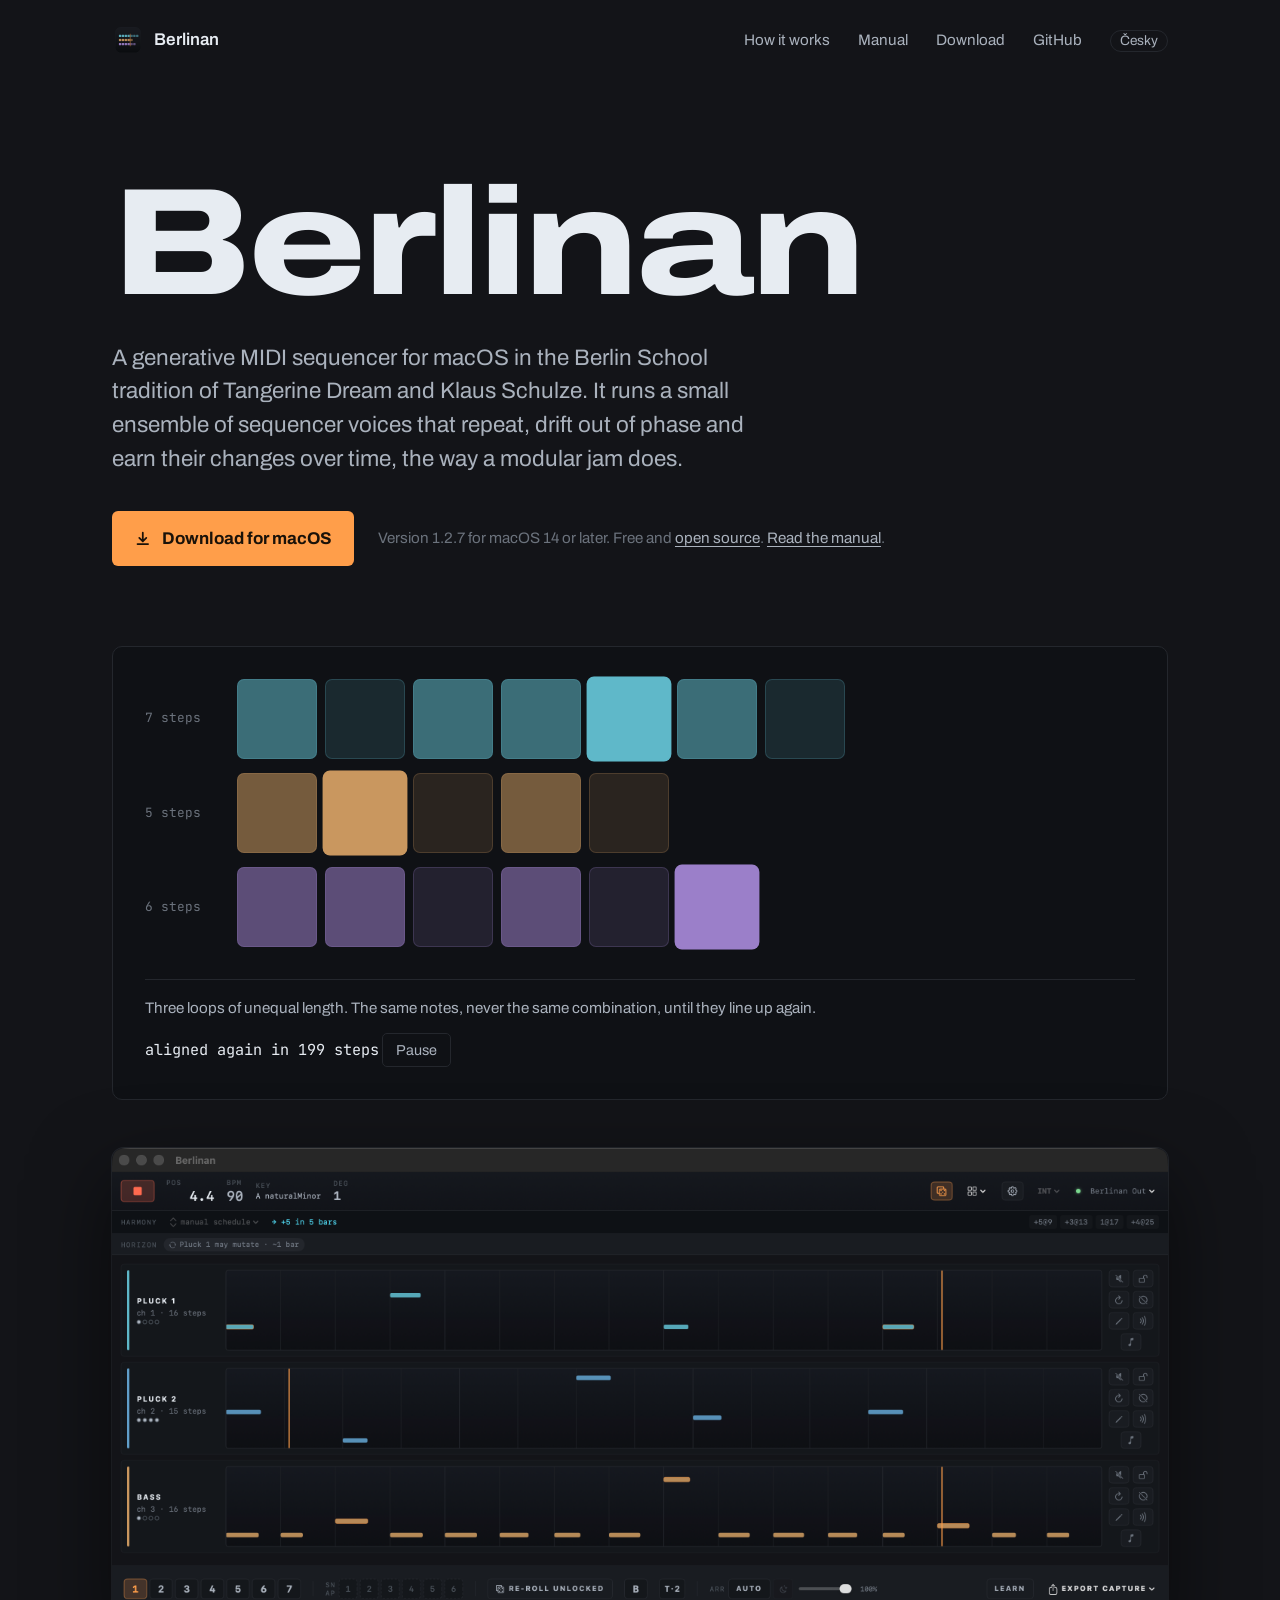
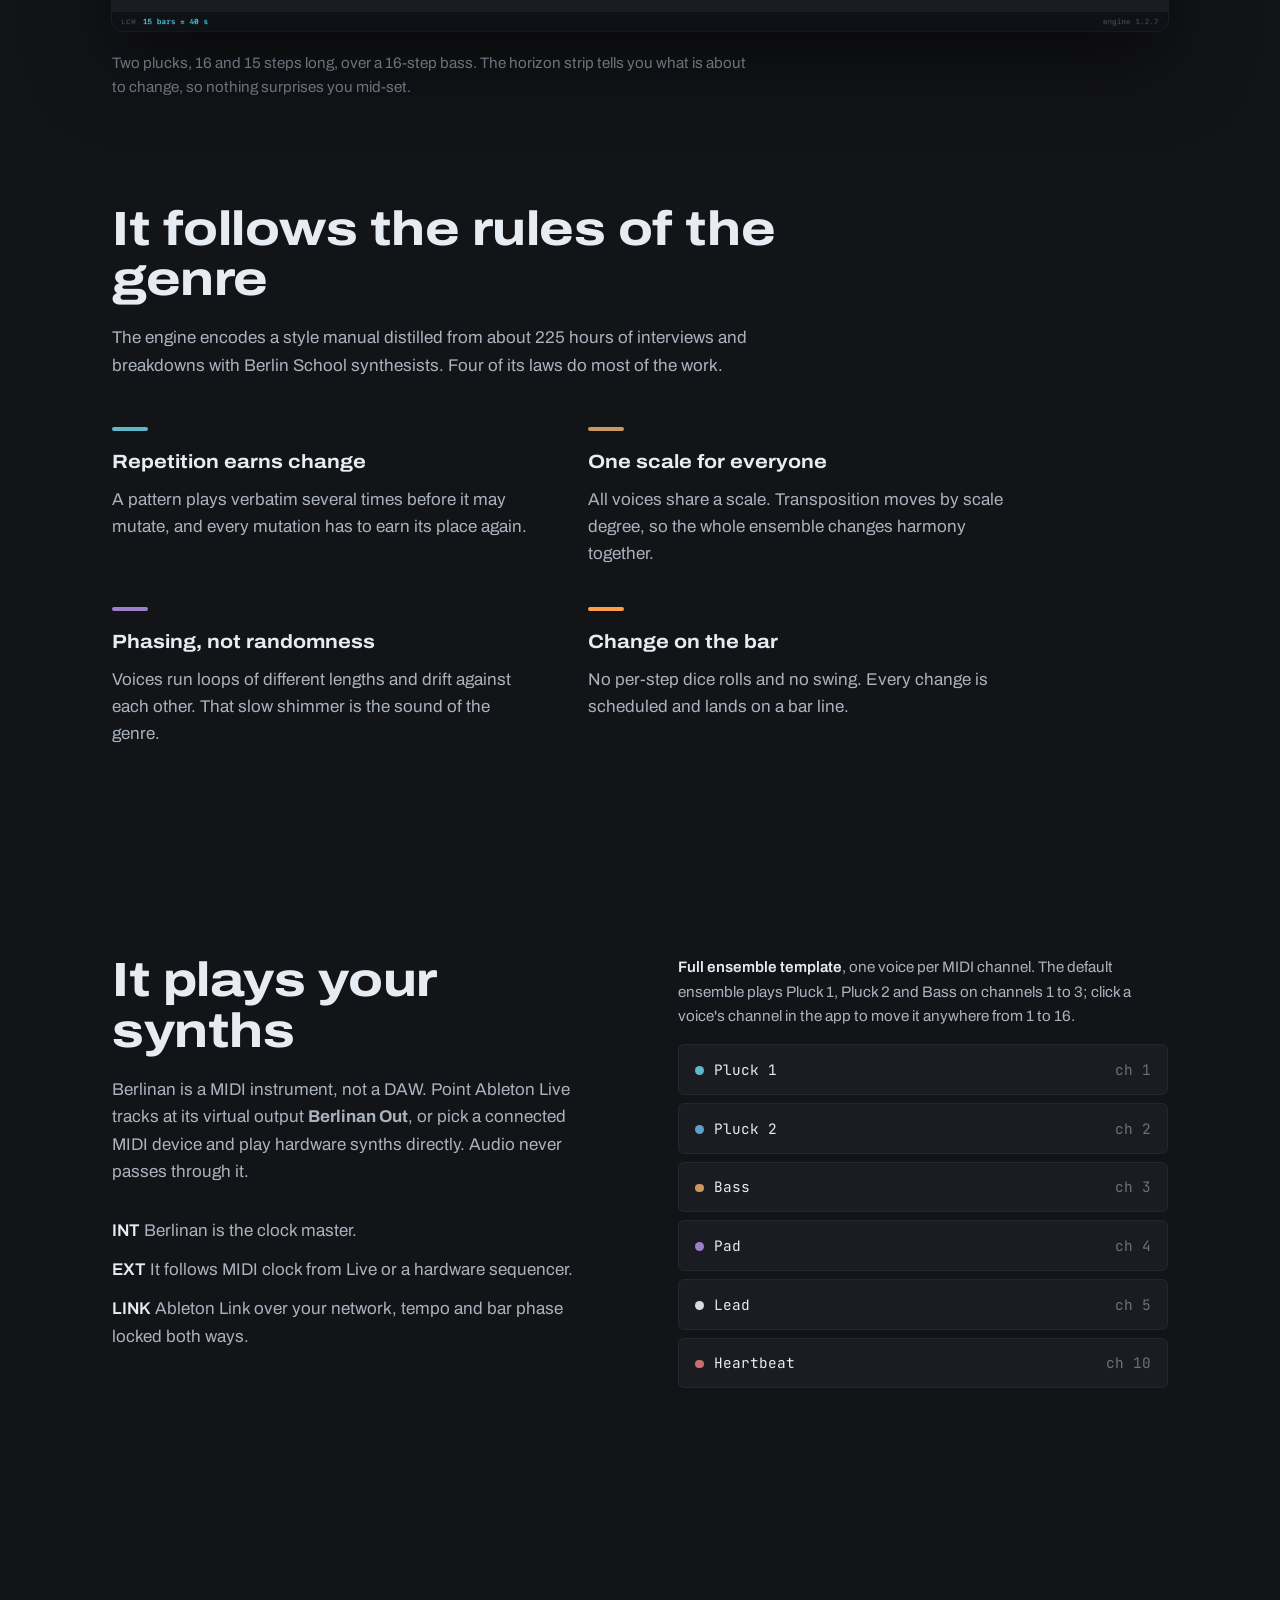
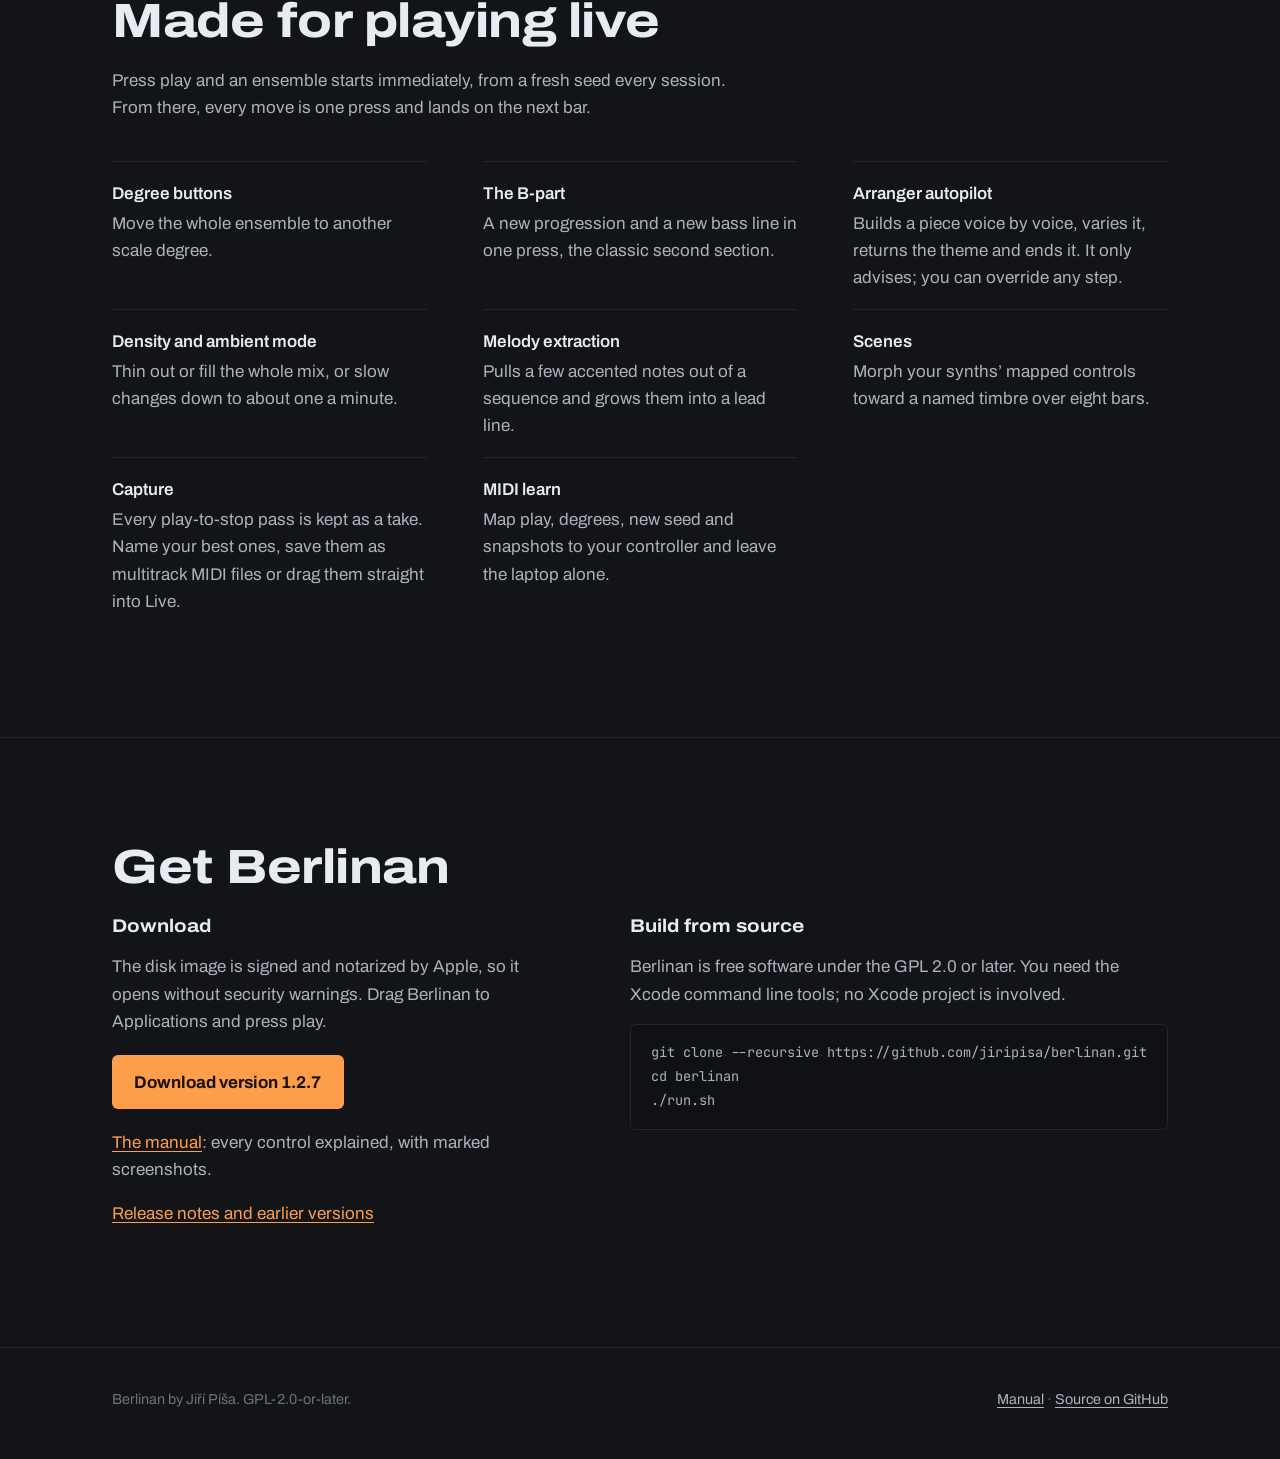
==== docs/index.html @ 22ce4716 "chore: merge phase 54 — bilingual website" ====
<!doctype html>
<html lang="en">
<head>
<meta charset="utf-8">
<meta name="viewport" content="width=device-width, initial-scale=1">
<title>Berlinan — generative Berlin School sequencer for macOS</title>
<meta name="description" content="A generative MIDI sequencer for macOS in the Berlin School tradition. Voices repeat, drift out of phase and earn their changes over time. Free and open source.">
<meta property="og:title" content="Berlinan">
<meta property="og:description" content="A generative MIDI sequencer for macOS in the Berlin School tradition. Free and open source.">
<meta property="og:image" content="https://jiripisa.github.io/berlinan/assets/berlinan-window.png">
<meta property="og:type" content="website">
<meta name="theme-color" content="#131418">
<link rel="alternate" hreflang="en" href="https://jiripisa.github.io/berlinan/">
<link rel="alternate" hreflang="cs" href="https://jiripisa.github.io/berlinan/cs/">
<link rel="alternate" hreflang="x-default" href="https://jiripisa.github.io/berlinan/">
<link rel="icon" href="assets/icon.png">
<link rel="preconnect" href="https://fonts.googleapis.com">
<link rel="preconnect" href="https://fonts.gstatic.com" crossorigin>
<link href="https://fonts.googleapis.com/css2?family=Archivo:wdth,wght@62..125,400..800&family=JetBrains+Mono:wght@400;500&display=swap" rel="stylesheet">
<link rel="stylesheet" href="assets/site.css">
</head>
<body>

<header class="wrap masthead">
  <a class="brand" href="#top"><img src="assets/icon.png" alt="" width="32" height="32">Berlinan</a>
  <nav aria-label="Page">
    <a href="#how">How it works</a>
    <a href="manual.html">Manual</a>
    <a href="#get">Download</a>
    <a href="https://github.com/jiripisa/berlinan">GitHub</a>
    <a class="lang" href="cs/" hreflang="cs" lang="cs">Česky</a>
  </nav>
</header>

<main id="top">
  <div class="wrap hero">
    <h1>Berlinan</h1>
    <p class="lede">
      A generative MIDI sequencer for macOS in the Berlin School tradition of
      Tangerine Dream and Klaus Schulze. It runs a small ensemble of
      sequencer voices that repeat, drift out of phase and earn their changes
      over time, the way a modular jam does.
    </p>
    <div class="actions">
      <a class="button" href="https://github.com/jiripisa/berlinan/releases/download/v1.2.7/Berlinan-1.2.7.dmg">
        <svg viewBox="0 0 20 20" fill="none" stroke="currentColor" stroke-width="2" aria-hidden="true"><path d="M10 3v10m0 0-4-4m4 4 4-4M4 16h12" stroke-linecap="round" stroke-linejoin="round"/></svg>
        Download for macOS
      </a>
      <span class="meta">Version 1.2.7 for macOS 14 or later. Free and <a href="https://github.com/jiripisa/berlinan">open source</a>. <a href="manual.html">Read the manual</a>.</span>
    </div>

    <div class="machine" aria-label="Animated example of three sequencer voices phasing against each other">
      <div class="lane" data-voice="0"><span class="lane-name">7 steps</span><div class="cells"></div></div>
      <div class="lane" data-voice="1"><span class="lane-name">5 steps</span><div class="cells"></div></div>
      <div class="lane" data-voice="2"><span class="lane-name">6 steps</span><div class="cells"></div></div>
      <div class="machine-foot">
        <span>Three loops of unequal length. The same notes, never the same combination, until they line up again.</span>
        <span>
          <span class="counter" id="counter" aria-live="off">aligned again in 210 steps</span>
          <button type="button" id="toggle" aria-pressed="false">Pause</button>
        </span>
      </div>
    </div>
  </div>

  <div class="wrap shot">
    <figure>
      <img src="assets/berlinan-window.png" width="2800" height="1280"
           alt="The Berlinan window playing: three voice lanes (two plucks and a bass) with note strips and playheads, a transport bar with position, tempo and key, the harmony schedule, and a horizon strip announcing that Pluck 1 may mutate soon.">
      <figcaption>
        Two plucks, 16 and 15 steps long, over a 16-step bass. The horizon strip
        tells you what is about to change, so nothing surprises you mid-set.
      </figcaption>
    </figure>
  </div>

  <section id="how">
    <div class="wrap">
      <h2>It follows the rules of the genre</h2>
      <p class="intro">
        The engine encodes a style manual distilled from about 225 hours of
        interviews and breakdowns with Berlin School synthesists. Four of its
        laws do most of the work.
      </p>
      <dl class="laws">
        <div>
          <dt>Repetition earns change</dt>
          <dd>A pattern plays verbatim several times before it may mutate, and every mutation has to earn its place again.</dd>
        </div>
        <div>
          <dt>One scale for everyone</dt>
          <dd>All voices share a scale. Transposition moves by scale degree, so the whole ensemble changes harmony together.</dd>
        </div>
        <div>
          <dt>Phasing, not randomness</dt>
          <dd>Voices run loops of different lengths and drift against each other. That slow shimmer is the sound of the genre.</dd>
        </div>
        <div>
          <dt>Change on the bar</dt>
          <dd>No per-step dice rolls and no swing. Every change is scheduled and lands on a bar line.</dd>
        </div>
      </dl>
    </div>
  </section>

  <section>
    <div class="wrap routing">
      <div>
        <h2>It plays your synths</h2>
        <p class="intro">
          Berlinan is a MIDI instrument, not a DAW. Point Ableton Live tracks at
          its virtual output <b>Berlinan Out</b>, or pick a connected MIDI device
          and play hardware synths directly. Audio never passes through it.
        </p>
        <div class="sync">
          <p><b>INT</b> Berlinan is the clock master.</p>
          <p><b>EXT</b> It follows MIDI clock from Live or a hardware sequencer.</p>
          <p><b>LINK</b> Ableton Link over your network, tempo and bar phase locked both ways.</p>
        </div>
      </div>
      <figure class="routing-example">
        <figcaption>
          <b>Full ensemble template</b>, one voice per MIDI channel. The
          default ensemble plays Pluck 1, Pluck 2 and Bass on channels 1 to 3;
          click a voice's channel in the app to move it anywhere from 1 to 16.
        </figcaption>
        <ul class="flow">
          <li><span><span class="dot" style="--c: var(--cyan)"></span>Pluck 1</span><span class="ch">ch 1</span></li>
          <li><span><span class="dot" style="--c: #5F9EC9"></span>Pluck 2</span><span class="ch">ch 2</span></li>
          <li><span><span class="dot" style="--c: var(--amber)"></span>Bass</span><span class="ch">ch 3</span></li>
          <li><span><span class="dot" style="--c: var(--violet)"></span>Pad</span><span class="ch">ch 4</span></li>
          <li><span><span class="dot" style="--c: #D9DDE3"></span>Lead</span><span class="ch">ch 5</span></li>
          <li><span><span class="dot" style="--c: #C96F6F"></span>Heartbeat</span><span class="ch">ch 10</span></li>
        </ul>
      </figure>
    </div>
  </section>

  <section>
    <div class="wrap">
      <h2>Made for playing live</h2>
      <p class="intro">
        Press play and an ensemble starts immediately, from a fresh seed
        every session. From there, every move is one press and lands on the next bar.
      </p>
      <ul class="features">
        <li><b>Degree buttons</b>Move the whole ensemble to another scale degree.</li>
        <li><b>The B-part</b>A new progression and a new bass line in one press, the classic second section.</li>
        <li><b>Arranger autopilot</b>Builds a piece voice by voice, varies it, returns the theme and ends it. It only advises; you can override any step.</li>
        <li><b>Density and ambient mode</b>Thin out or fill the whole mix, or slow changes down to about one a minute.</li>
        <li><b>Melody extraction</b>Pulls a few accented notes out of a sequence and grows them into a lead line.</li>
        <li><b>Scenes</b>Morph your synths’ mapped controls toward a named timbre over eight bars.</li>
        <li><b>Capture</b>Every play-to-stop pass is kept as a take. Name your best ones, save them as multitrack MIDI files or drag them straight into Live.</li>
        <li><b>MIDI learn</b>Map play, degrees, new seed and snapshots to your controller and leave the laptop alone.</li>
      </ul>
    </div>
  </section>

  <section class="get" id="get">
    <div class="wrap">
      <h2>Get Berlinan</h2>
      <div class="get-grid">
        <div>
          <h3>Download</h3>
          <p>
            The disk image is signed and notarized by Apple, so it opens without
            security warnings. Drag Berlinan to Applications and press play.
          </p>
          <div class="actions" style="margin-top: 1.25rem">
            <a class="button" href="https://github.com/jiripisa/berlinan/releases/download/v1.2.7/Berlinan-1.2.7.dmg">Download version 1.2.7</a>
          </div>
          <p style="margin-top: 1.25rem"><a href="manual.html">The manual</a>: every control explained, with marked screenshots.</p>
          <p><a href="https://github.com/jiripisa/berlinan/releases">Release notes and earlier versions</a></p>
        </div>
        <div>
          <h3>Build from source</h3>
          <p>
            Berlinan is free software under the GPL 2.0 or later. You need the
            Xcode command line tools; no Xcode project is involved.
          </p>
<pre><code>git clone --recursive https://github.com/jiripisa/berlinan.git
cd berlinan
./run.sh</code></pre>
        </div>
      </div>
    </div>
  </section>
</main>

<footer>
  <div class="wrap">
    <span>Berlinan by Jiří Píša. GPL-2.0-or-later.</span>
    <span><a href="manual.html">Manual</a> · <a href="https://github.com/jiripisa/berlinan">Source on GitHub</a></span>
  </div>
</footer>

<script src="assets/phasing.js"></script>
</body>
</html>
---- docs/assets/site.css ----
:root {
  --bg: #131418;
  --panel: #1a1c21;
  --panel-deep: #0f1115;
  --line: #24272d;
  --ink: #e7ecf2;
  --ink2: #aab2bd;
  --ink3: #6b727c;
  --tangerine: #FF9E4A;
  --tangerine-glow: rgba(255, 158, 74, .18);
  --cyan: #5FB8C9;
  --amber: #C9975F;
  --violet: #9B7FC9;
  --measure: 40rem;
  --gutter: clamp(1rem, 4vw, 3rem);
}
* { box-sizing: border-box; }
html { -webkit-text-size-adjust: 100%; }
body {
  margin: 0;
  background: var(--bg);
  color: var(--ink);
  font-family: "Archivo", system-ui, sans-serif;
  font-variation-settings: "wdth" 100;
  font-size: 1.0625rem;
  line-height: 1.6;
}
a { color: var(--tangerine); text-underline-offset: .2em; }
a:focus-visible, button:focus-visible {
  outline: 2px solid var(--tangerine);
  outline-offset: 3px;
  border-radius: 4px;
}
code, .mono { font-family: "JetBrains Mono", ui-monospace, monospace; }
.wrap { max-width: 72rem; margin: 0 auto; padding: 0 var(--gutter); }

/* ---------- Masthead ---------- */
.masthead {
  display: flex; align-items: center; justify-content: space-between;
  padding-block: 1.5rem;
}
.brand { display: flex; align-items: center; gap: .6rem; color: var(--ink); text-decoration: none; font-weight: 600; }
.brand img { width: 2rem; height: 2rem; }
.masthead nav a { color: var(--ink2); text-decoration: none; margin-left: 1.5rem; font-size: .95rem; }
.masthead nav a:hover { color: var(--ink); }
.masthead nav a.lang {
  padding: .15rem .55rem; border: 1px solid var(--line); border-radius: 999px;
  font-size: .85rem; color: var(--ink2);
}
.masthead nav a.lang:hover { color: var(--ink); border-color: var(--ink3); }

/* ---------- Hero ---------- */
.hero { padding-block: clamp(2.5rem, 8vw, 6rem) 2rem; }
.hero h1 {
  margin: 0;
  font-size: clamp(3.4rem, 13vw, 9.5rem);
  line-height: .9;
  font-weight: 800;
  font-variation-settings: "wdth" 125;
  letter-spacing: -.02em;
}
.hero .lede {
  max-width: var(--measure);
  margin: 1.75rem 0 0;
  font-size: clamp(1.15rem, 2.2vw, 1.4rem);
  line-height: 1.5;
  color: var(--ink2);
}
.actions { display: flex; flex-wrap: wrap; align-items: center; gap: 1rem 1.5rem; margin-top: 2.25rem; }
.button {
  display: inline-flex; align-items: center; gap: .6rem;
  padding: .85rem 1.4rem;
  background: var(--tangerine); color: #1a1209;
  font-weight: 700; text-decoration: none;
  border-radius: 6px;
}
.button:hover { background: #ffb06b; }
.button svg { width: 1.1rem; height: 1.1rem; }
.actions .meta { color: var(--ink3); font-size: .95rem; }
.actions .meta a { color: var(--ink2); }

/* ---------- Phasing machine ---------- */
.machine {
  margin-top: clamp(3rem, 7vw, 5rem);
  padding: clamp(1rem, 3vw, 2rem);
  background: var(--panel-deep);
  border: 1px solid var(--line);
  border-radius: 10px;
}
.lane { display: flex; align-items: center; gap: clamp(.5rem, 2vw, 1.25rem); }
.lane + .lane { margin-top: clamp(.5rem, 1.5vw, .9rem); }
.lane-name {
  flex: 0 0 4.5rem;
  font-family: "JetBrains Mono", monospace; font-size: .8rem; color: var(--ink3);
}
.cells { display: flex; gap: clamp(3px, .8vw, 8px); }
.cell {
  width: clamp(1.6rem, 6.4vw, 5rem);
  aspect-ratio: 1;
  border-radius: clamp(3px, .6vw, 7px);
  background: color-mix(in srgb, var(--c) 14%, transparent);
  box-shadow: inset 0 0 0 1px color-mix(in srgb, var(--c) 22%, transparent);
  transition: background-color 120ms ease-out, transform 120ms ease-out;
}
.cell.note { background: color-mix(in srgb, var(--c) 55%, transparent); }
.cell.now { background: var(--c); transform: scale(1.06); }
.cell.note.now { box-shadow: 0 0 0 3px var(--tangerine-glow), 0 0 24px color-mix(in srgb, var(--c) 60%, transparent); }
.lane[data-voice="0"] { --c: var(--cyan); }
.lane[data-voice="1"] { --c: var(--amber); }
.lane[data-voice="2"] { --c: var(--violet); }
.machine-foot {
  display: flex; flex-wrap: wrap; align-items: baseline; justify-content: space-between; gap: .75rem 2rem;
  margin-top: clamp(1.25rem, 3vw, 2rem);
  padding-top: 1rem;
  border-top: 1px solid var(--line);
  color: var(--ink2); font-size: .95rem;
}
.counter { font-family: "JetBrains Mono", monospace; color: var(--ink); font-variant-numeric: tabular-nums; }
.counter.aligned { color: var(--tangerine); }
.machine button {
  font: inherit; font-size: .9rem; color: var(--ink2);
  background: none; border: 1px solid var(--line); border-radius: 5px;
  padding: .3rem .8rem; cursor: pointer;
}
.machine button:hover { color: var(--ink); border-color: var(--ink3); }

/* ---------- Sections ---------- */
section { padding-block: clamp(3.5rem, 9vw, 6.5rem); }
h2 {
  margin: 0 0 1.25rem;
  font-size: clamp(1.9rem, 4.5vw, 3rem);
  line-height: 1.05;
  font-weight: 750;
  font-variation-settings: "wdth" 118;
  letter-spacing: -.01em;
  max-width: 20ch;
}
.intro { max-width: var(--measure); color: var(--ink2); margin: 0; }

.shot { padding-top: 1rem; }
.shot figure { margin: 0; }
.shot img {
  display: block; width: 100%; height: auto;
  border-radius: 12px;
  box-shadow: 0 30px 80px rgba(0,0,0,.55), 0 0 0 1px var(--line);
}
.shot figcaption { max-width: var(--measure); margin-top: 1.25rem; color: var(--ink3); font-size: .95rem; }

.laws {
  display: grid; grid-template-columns: repeat(2, minmax(0, 1fr));
  gap: 2.5rem 3.5rem; margin: 3rem 0 0; max-width: 56rem;
}
.laws dt { font-weight: 700; font-size: 1.2rem; font-variation-settings: "wdth" 112; }
.laws dt::before {
  content: ""; display: block; width: 2.25rem; height: 4px; margin-bottom: 1rem;
  background: var(--c, var(--tangerine)); border-radius: 2px;
}
.laws div:nth-child(1) { --c: var(--cyan); }
.laws div:nth-child(2) { --c: var(--amber); }
.laws div:nth-child(3) { --c: var(--violet); }
.laws dd { margin: .5rem 0 0; color: var(--ink2); }

.routing {
  display: grid; grid-template-columns: 1fr 1fr; gap: clamp(2rem, 6vw, 5rem); align-items: start;
}
.routing-example { margin: 0; }
.routing-example figcaption { margin-bottom: 1rem; color: var(--ink2); font-size: .95rem; }
.routing-example figcaption b { color: var(--ink); font-weight: 600; }
.flow { margin: 0; padding: 0; list-style: none; font-family: "JetBrains Mono", monospace; font-size: .9rem; }
.flow li {
  display: flex; justify-content: space-between; gap: 1rem;
  padding: .8rem 1rem; border: 1px solid var(--line); border-radius: 6px; background: var(--panel);
}
.flow li + li { margin-top: .5rem; }
.flow .ch { color: var(--ink3); }
.flow .dot { display: inline-block; width: .55rem; height: .55rem; border-radius: 50%; background: var(--c); margin-right: .6rem; }
.sync { margin-top: 2rem; color: var(--ink2); }
.sync p { margin: 0 0 .75rem; }
.sync b { color: var(--ink); font-weight: 600; }

.features {
  display: grid; grid-template-columns: repeat(auto-fit, minmax(19rem, 1fr));
  gap: 0 3.5rem; margin: 2.5rem 0 0; padding: 0; list-style: none;
}
.features li { padding: 1.1rem 0; border-top: 1px solid var(--line); color: var(--ink2); }
.features b { display: block; color: var(--ink); font-weight: 600; margin-bottom: .2rem; }

.get { border-top: 1px solid var(--line); }
.get-grid { display: grid; grid-template-columns: 1fr 1fr; gap: clamp(2rem, 6vw, 5rem); }
.get h3 { margin: 0 0 .75rem; font-size: 1.15rem; font-variation-settings: "wdth" 112; }
.get p { color: var(--ink2); margin: 0 0 1rem; }
pre {
  margin: 0; padding: 1rem 1.25rem; overflow-x: auto;
  background: var(--panel-deep); border: 1px solid var(--line); border-radius: 6px;
  font-size: .85rem; line-height: 1.7; color: var(--ink2);
}

footer { padding-block: 2.5rem 3rem; color: var(--ink3); font-size: .9rem; border-top: 1px solid var(--line); }
footer .wrap { display: flex; flex-wrap: wrap; justify-content: space-between; gap: 1rem; }
footer a { color: var(--ink2); }

@media (max-width: 760px) {
  .routing, .get-grid, .laws { grid-template-columns: 1fr; }
  .masthead nav a:not(:last-child):not(.lang) { display: none; }
  .lane-name { flex-basis: 3.2rem; font-size: .7rem; }
}
@media (prefers-reduced-motion: reduce) {
  .cell { transition: none; }
}
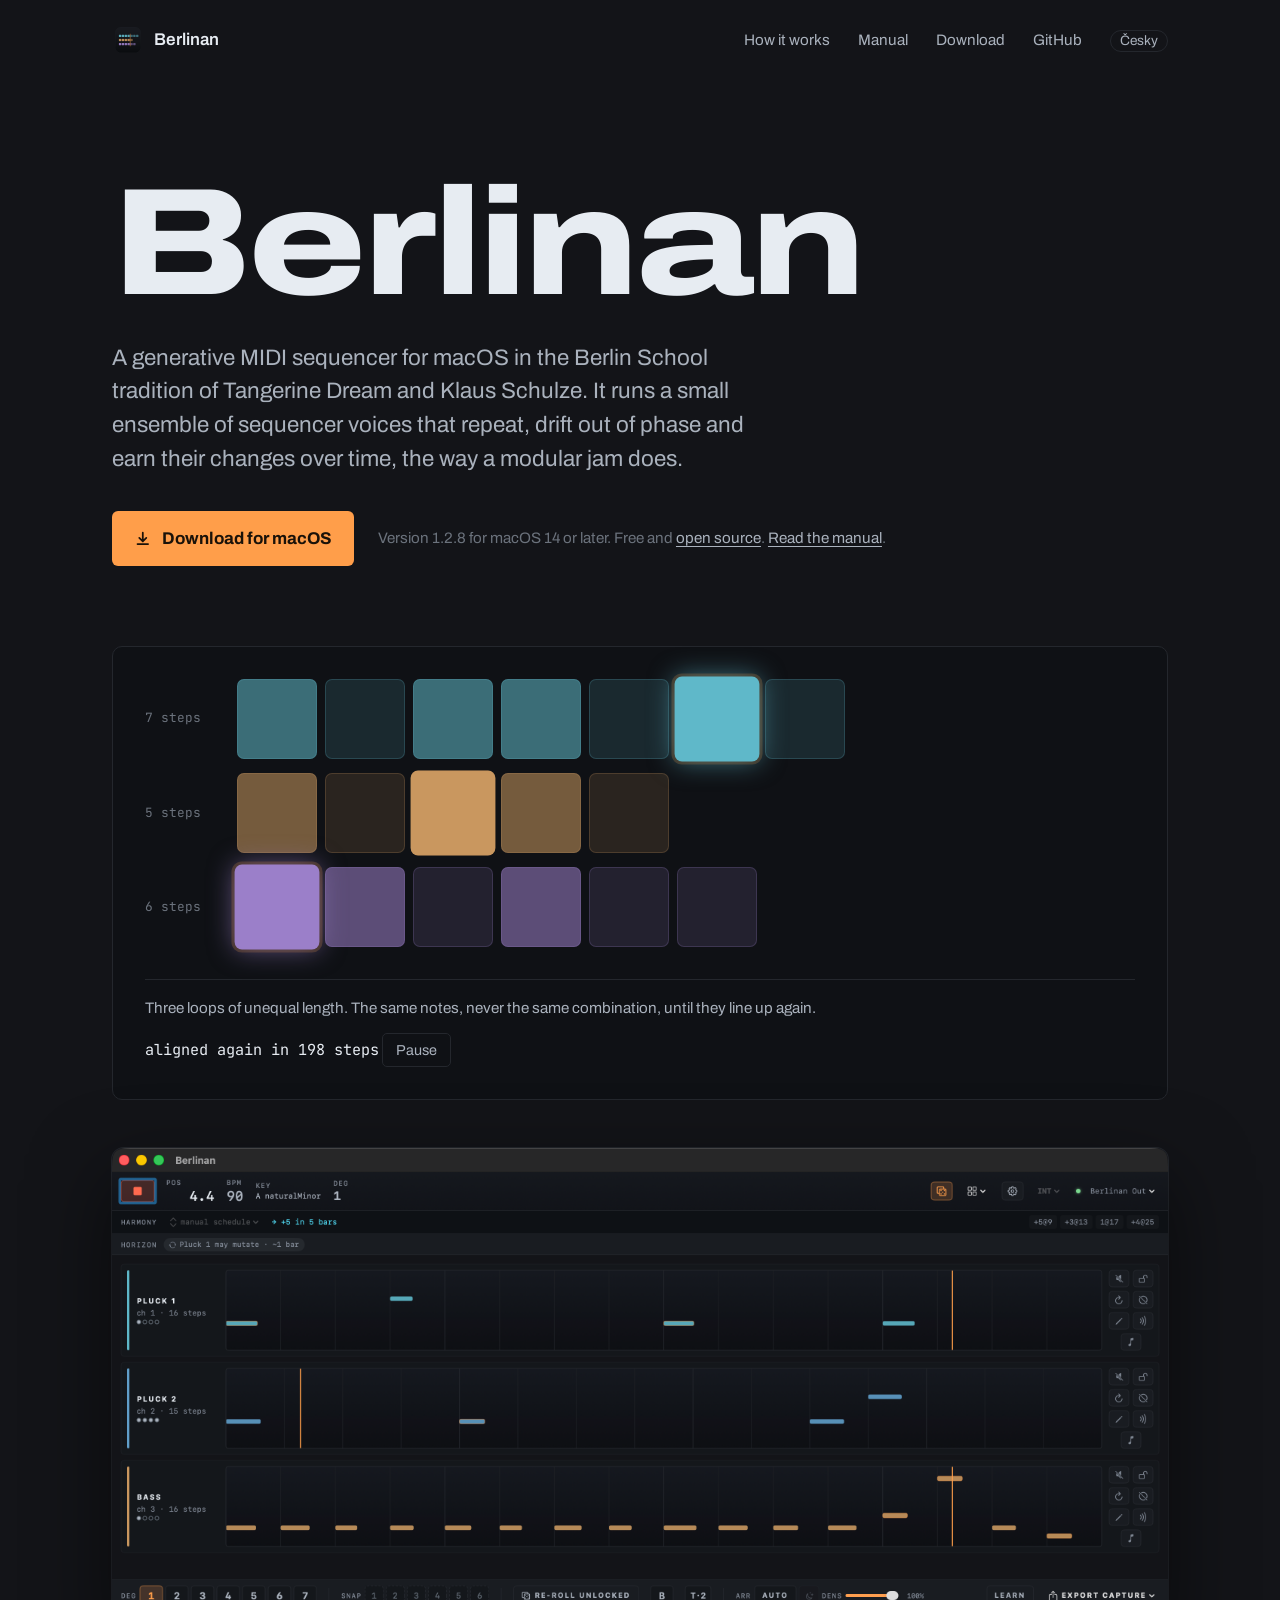
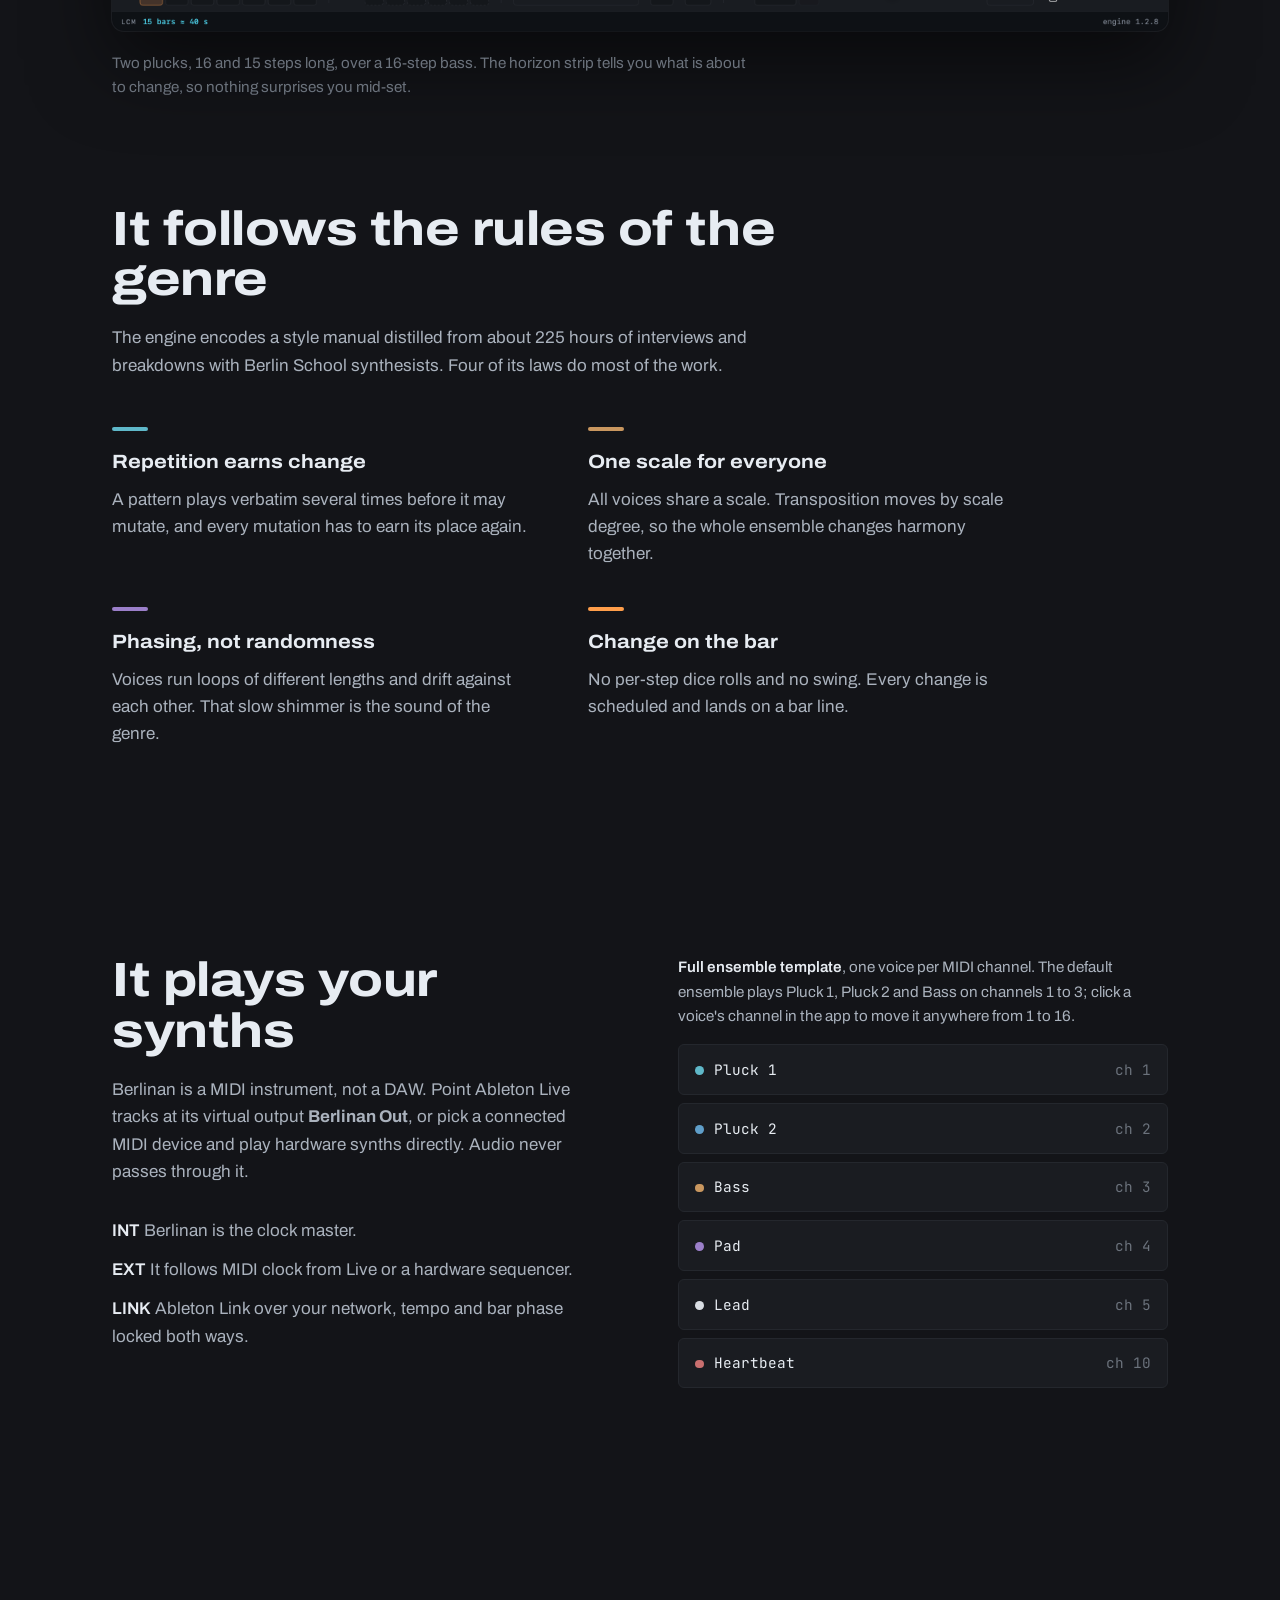
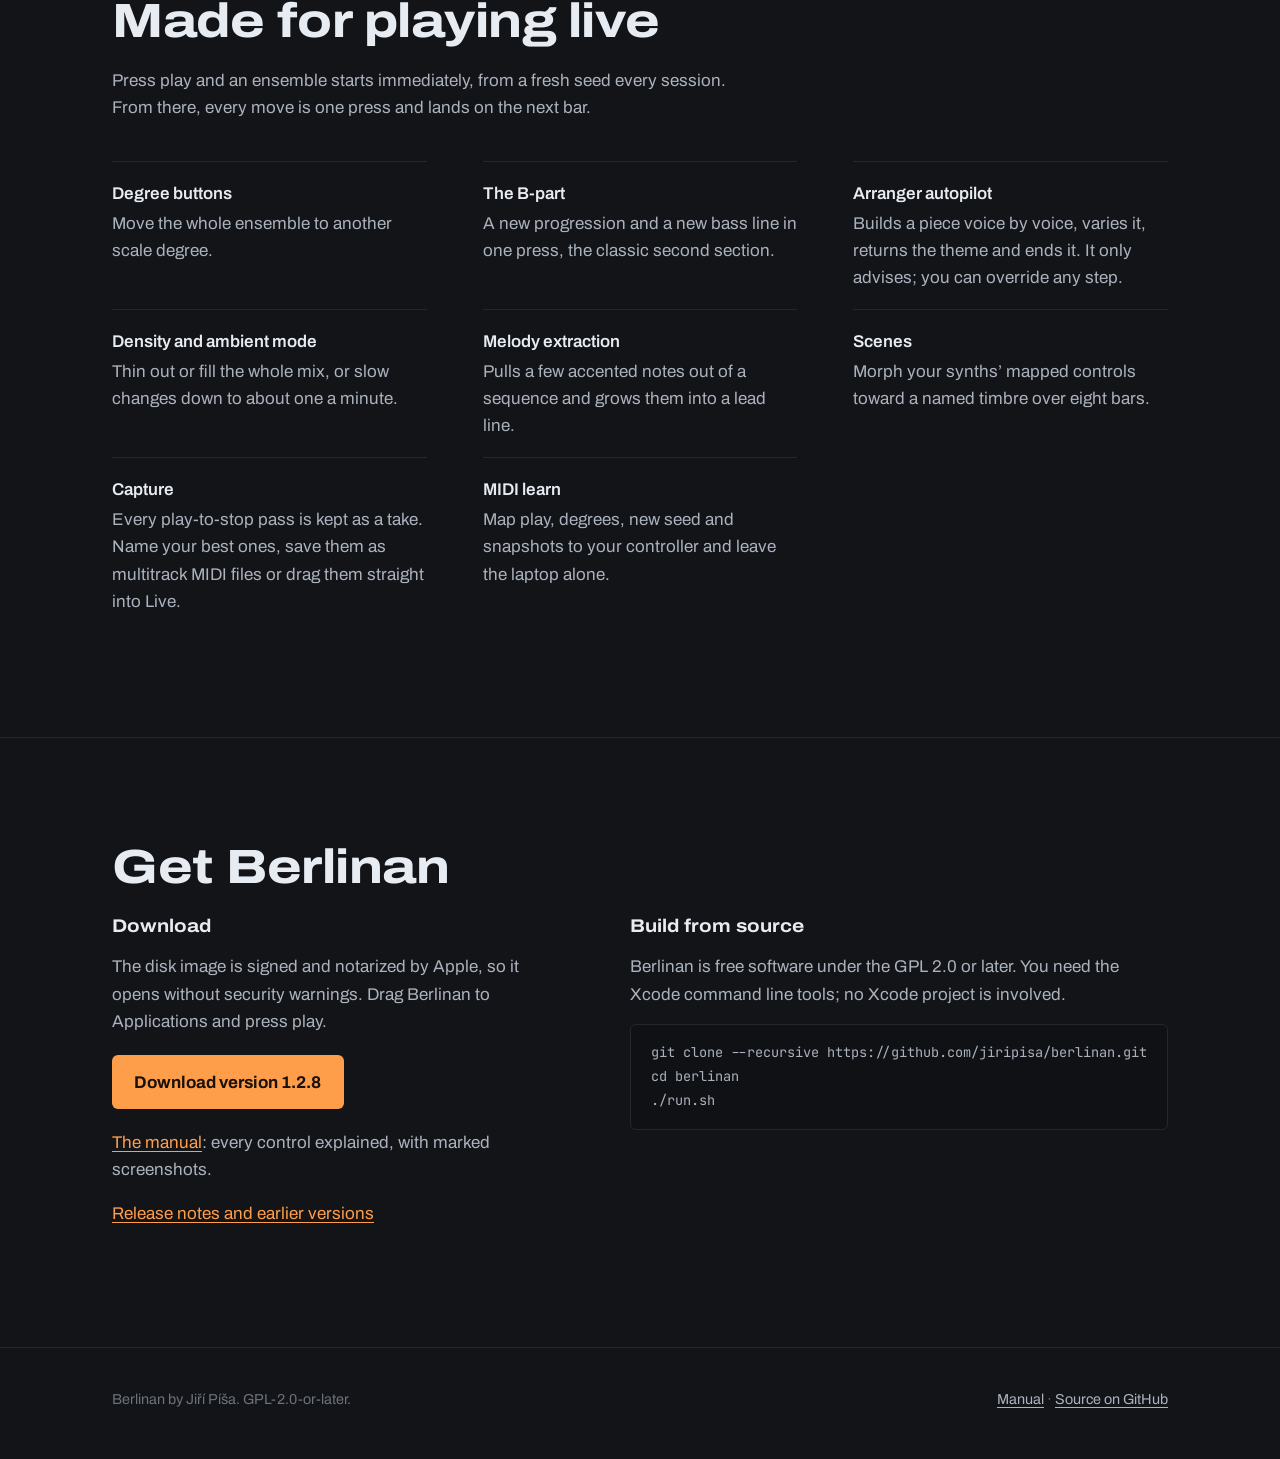
==== commit 270a6271: "chore: merge phase 57 — v1.2.8 release" ====
--- a/docs/index.html
+++ b/docs/index.html
@@ -42,11 +42,11 @@
       over time, the way a modular jam does.
     </p>
     <div class="actions">
-      <a class="button" href="https://github.com/jiripisa/berlinan/releases/download/v1.2.7/Berlinan-1.2.7.dmg">
+      <a class="button" href="https://github.com/jiripisa/berlinan/releases/download/v1.2.8/Berlinan-1.2.8.dmg">
         <svg viewBox="0 0 20 20" fill="none" stroke="currentColor" stroke-width="2" aria-hidden="true"><path d="M10 3v10m0 0-4-4m4 4 4-4M4 16h12" stroke-linecap="round" stroke-linejoin="round"/></svg>
         Download for macOS
       </a>
-      <span class="meta">Version 1.2.7 for macOS 14 or later. Free and <a href="https://github.com/jiripisa/berlinan">open source</a>. <a href="manual.html">Read the manual</a>.</span>
+      <span class="meta">Version 1.2.8 for macOS 14 or later. Free and <a href="https://github.com/jiripisa/berlinan">open source</a>. <a href="manual.html">Read the manual</a>.</span>
     </div>
 
     <div class="machine" aria-label="Animated example of three sequencer voices phasing against each other">
@@ -167,7 +167,7 @@
             security warnings. Drag Berlinan to Applications and press play.
           </p>
           <div class="actions" style="margin-top: 1.25rem">
-            <a class="button" href="https://github.com/jiripisa/berlinan/releases/download/v1.2.7/Berlinan-1.2.7.dmg">Download version 1.2.7</a>
+            <a class="button" href="https://github.com/jiripisa/berlinan/releases/download/v1.2.8/Berlinan-1.2.8.dmg">Download version 1.2.8</a>
           </div>
           <p style="margin-top: 1.25rem"><a href="manual.html">The manual</a>: every control explained, with marked screenshots.</p>
           <p><a href="https://github.com/jiripisa/berlinan/releases">Release notes and earlier versions</a></p>
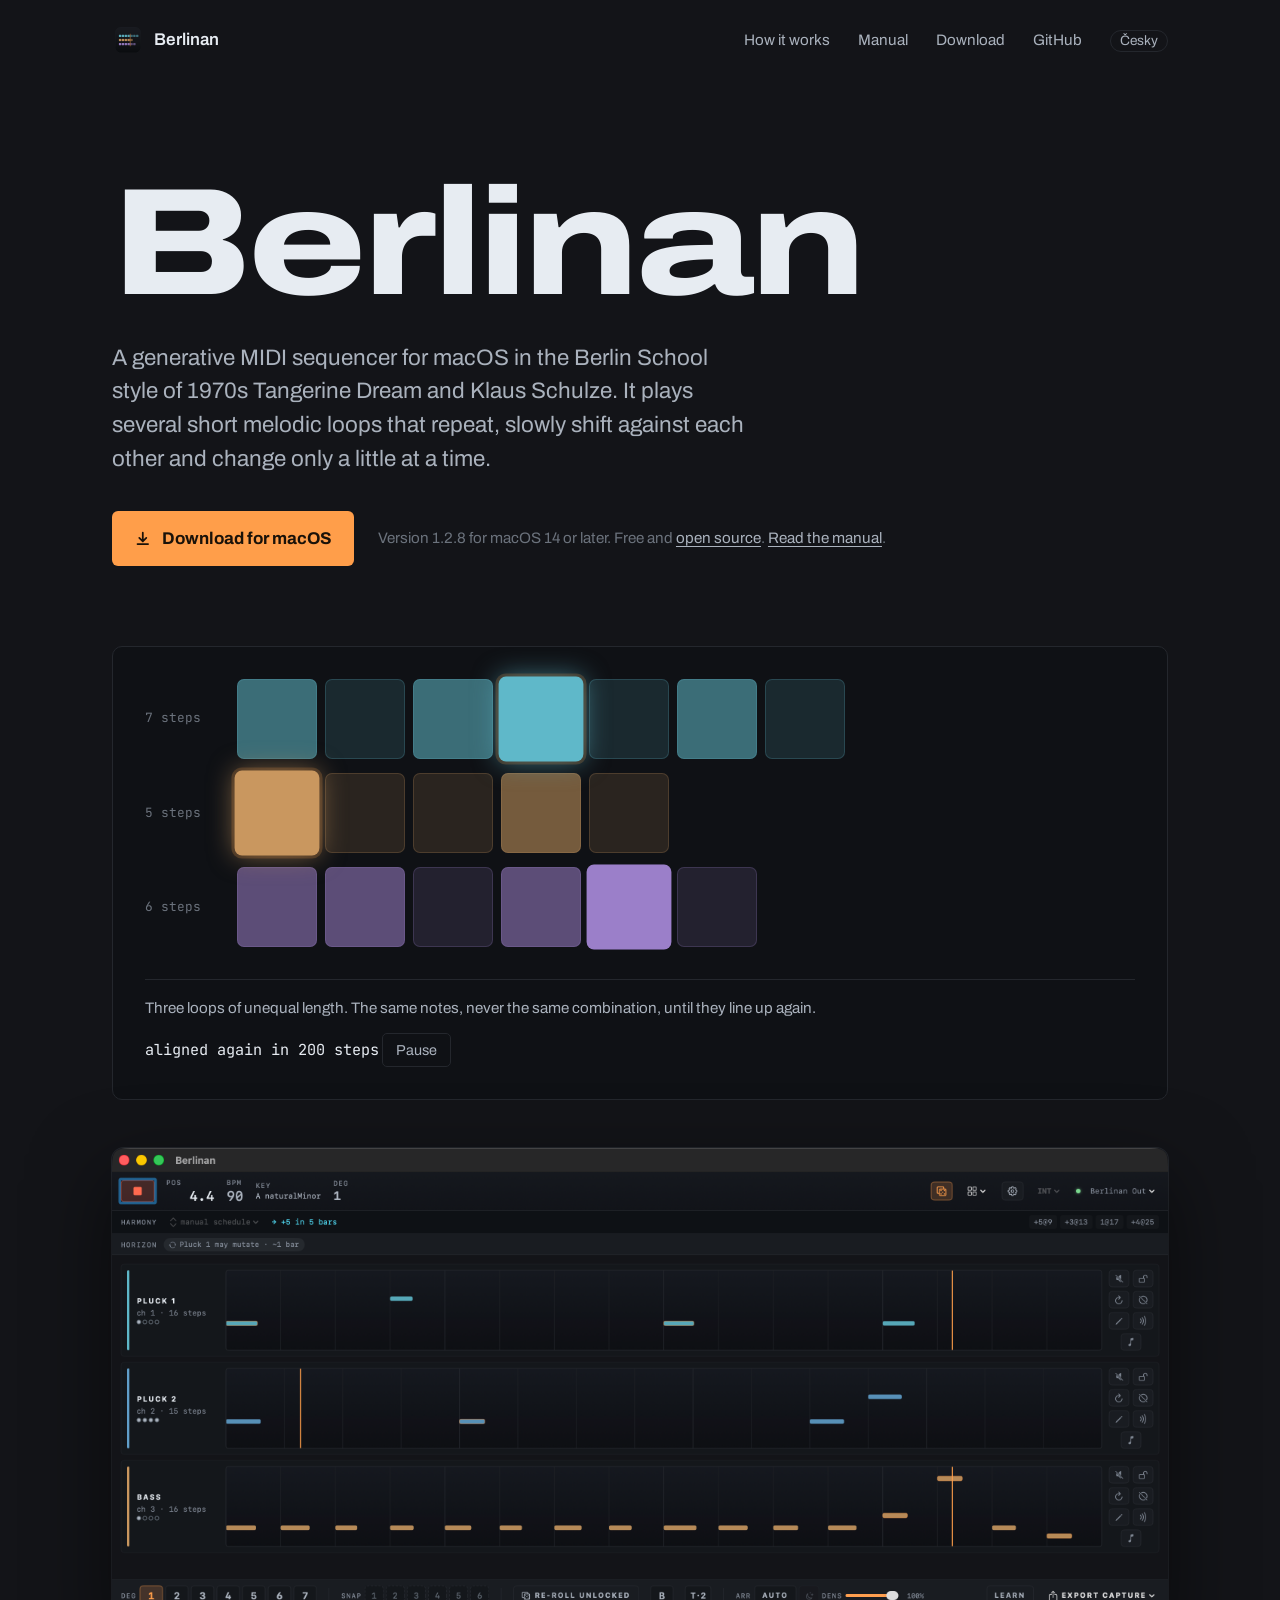
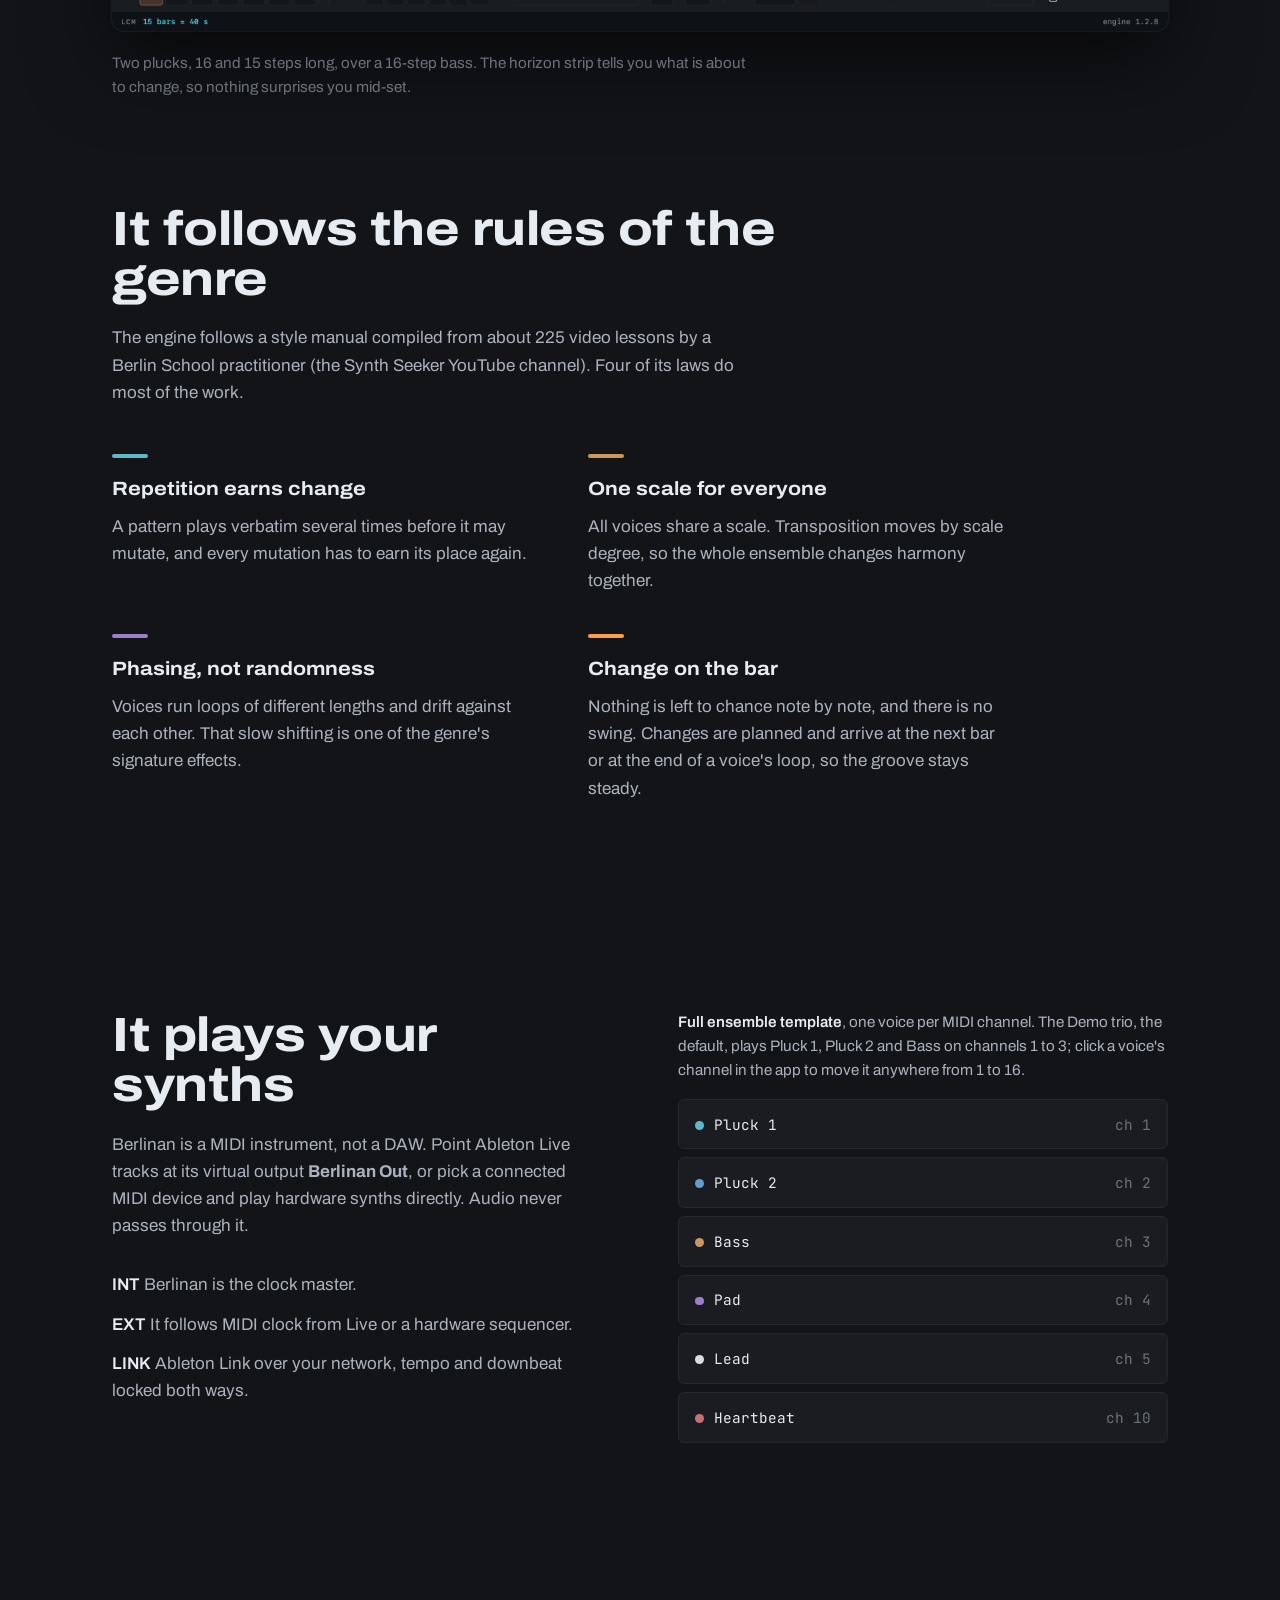
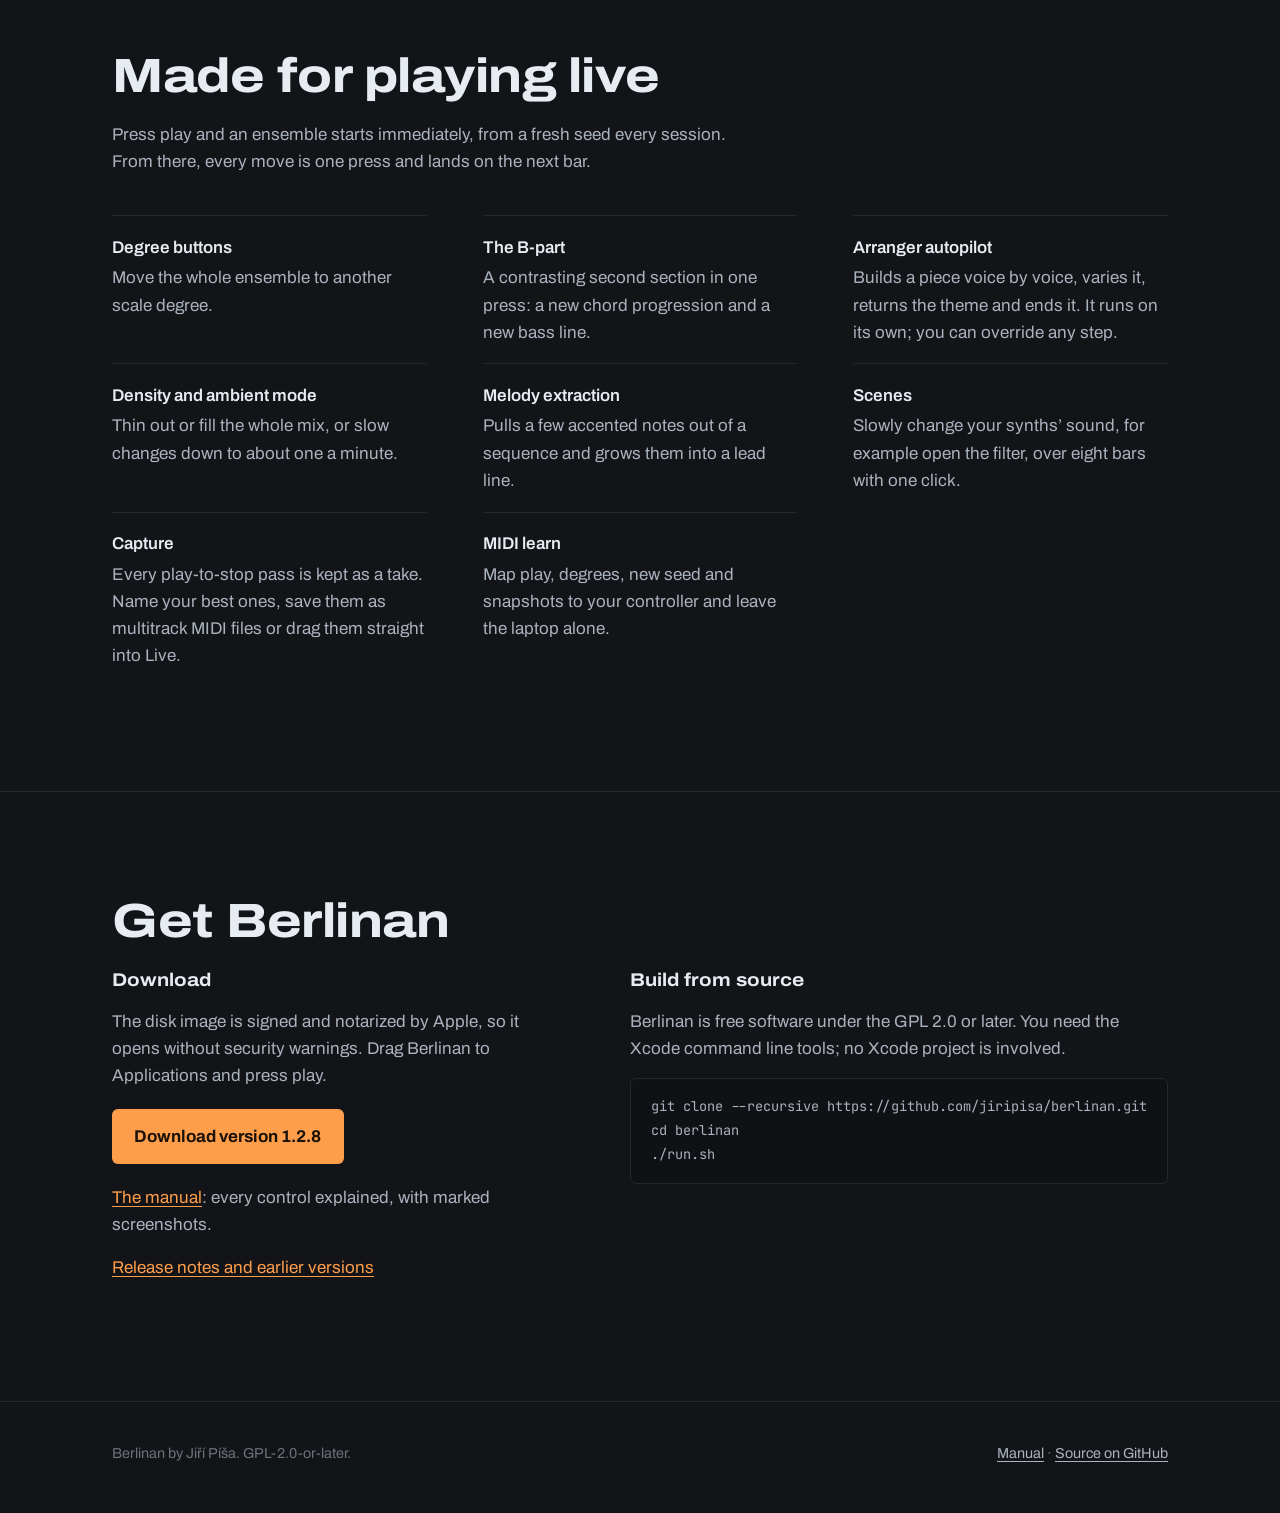
==== commit 493529d1: "chore: merge phase 58 — documentation review" ====
--- a/docs/index.html
+++ b/docs/index.html
@@ -4,7 +4,7 @@
 <meta charset="utf-8">
 <meta name="viewport" content="width=device-width, initial-scale=1">
 <title>Berlinan — generative Berlin School sequencer for macOS</title>
-<meta name="description" content="A generative MIDI sequencer for macOS in the Berlin School tradition. Voices repeat, drift out of phase and earn their changes over time. Free and open source.">
+<meta name="description" content="A generative MIDI sequencer for macOS in the Berlin School style. It plays several short melodic loops that repeat, slowly shift against each other and change only a little at a time. Free and open source.">
 <meta property="og:title" content="Berlinan">
 <meta property="og:description" content="A generative MIDI sequencer for macOS in the Berlin School tradition. Free and open source.">
 <meta property="og:image" content="https://jiripisa.github.io/berlinan/assets/berlinan-window.png">
@@ -36,10 +36,10 @@
   <div class="wrap hero">
     <h1>Berlinan</h1>
     <p class="lede">
-      A generative MIDI sequencer for macOS in the Berlin School tradition of
-      Tangerine Dream and Klaus Schulze. It runs a small ensemble of
-      sequencer voices that repeat, drift out of phase and earn their changes
-      over time, the way a modular jam does.
+      A generative MIDI sequencer for macOS in the Berlin School style of
+      1970s Tangerine Dream and Klaus Schulze. It plays several short melodic
+      loops that repeat, slowly shift against each other and change only a
+      little at a time.
     </p>
     <div class="actions">
       <a class="button" href="https://github.com/jiripisa/berlinan/releases/download/v1.2.8/Berlinan-1.2.8.dmg">
@@ -49,7 +49,7 @@
       <span class="meta">Version 1.2.8 for macOS 14 or later. Free and <a href="https://github.com/jiripisa/berlinan">open source</a>. <a href="manual.html">Read the manual</a>.</span>
     </div>
 
-    <div class="machine" aria-label="Animated example of three sequencer voices phasing against each other">
+    <div class="machine" aria-label="Animated example of three loops of different lengths slowly shifting against each other">
       <div class="lane" data-voice="0"><span class="lane-name">7 steps</span><div class="cells"></div></div>
       <div class="lane" data-voice="1"><span class="lane-name">5 steps</span><div class="cells"></div></div>
       <div class="lane" data-voice="2"><span class="lane-name">6 steps</span><div class="cells"></div></div>
@@ -78,9 +78,9 @@
     <div class="wrap">
       <h2>It follows the rules of the genre</h2>
       <p class="intro">
-        The engine encodes a style manual distilled from about 225 hours of
-        interviews and breakdowns with Berlin School synthesists. Four of its
-        laws do most of the work.
+        The engine follows a style manual compiled from about 225 video lessons
+        by a Berlin School practitioner (the Synth Seeker YouTube channel). Four
+        of its laws do most of the work.
       </p>
       <dl class="laws">
         <div>
@@ -93,11 +93,11 @@
         </div>
         <div>
           <dt>Phasing, not randomness</dt>
-          <dd>Voices run loops of different lengths and drift against each other. That slow shimmer is the sound of the genre.</dd>
+          <dd>Voices run loops of different lengths and drift against each other. That slow shifting is one of the genre's signature effects.</dd>
         </div>
         <div>
           <dt>Change on the bar</dt>
-          <dd>No per-step dice rolls and no swing. Every change is scheduled and lands on a bar line.</dd>
+          <dd>Nothing is left to chance note by note, and there is no swing. Changes are planned and arrive at the next bar or at the end of a voice's loop, so the groove stays steady.</dd>
         </div>
       </dl>
     </div>
@@ -115,13 +115,13 @@
         <div class="sync">
           <p><b>INT</b> Berlinan is the clock master.</p>
           <p><b>EXT</b> It follows MIDI clock from Live or a hardware sequencer.</p>
-          <p><b>LINK</b> Ableton Link over your network, tempo and bar phase locked both ways.</p>
+          <p><b>LINK</b> Ableton Link over your network, tempo and downbeat locked both ways.</p>
         </div>
       </div>
       <figure class="routing-example">
         <figcaption>
           <b>Full ensemble template</b>, one voice per MIDI channel. The
-          default ensemble plays Pluck 1, Pluck 2 and Bass on channels 1 to 3;
+          Demo trio, the default, plays Pluck 1, Pluck 2 and Bass on channels 1 to 3;
           click a voice's channel in the app to move it anywhere from 1 to 16.
         </figcaption>
         <ul class="flow">
@@ -145,11 +145,11 @@
       </p>
       <ul class="features">
         <li><b>Degree buttons</b>Move the whole ensemble to another scale degree.</li>
-        <li><b>The B-part</b>A new progression and a new bass line in one press, the classic second section.</li>
-        <li><b>Arranger autopilot</b>Builds a piece voice by voice, varies it, returns the theme and ends it. It only advises; you can override any step.</li>
+        <li><b>The B-part</b>A contrasting second section in one press: a new chord progression and a new bass line.</li>
+        <li><b>Arranger autopilot</b>Builds a piece voice by voice, varies it, returns the theme and ends it. It runs on its own; you can override any step.</li>
         <li><b>Density and ambient mode</b>Thin out or fill the whole mix, or slow changes down to about one a minute.</li>
         <li><b>Melody extraction</b>Pulls a few accented notes out of a sequence and grows them into a lead line.</li>
-        <li><b>Scenes</b>Morph your synths’ mapped controls toward a named timbre over eight bars.</li>
+        <li><b>Scenes</b>Slowly change your synths’ sound, for example open the filter, over eight bars with one click.</li>
         <li><b>Capture</b>Every play-to-stop pass is kept as a take. Name your best ones, save them as multitrack MIDI files or drag them straight into Live.</li>
         <li><b>MIDI learn</b>Map play, degrees, new seed and snapshots to your controller and leave the laptop alone.</li>
       </ul>
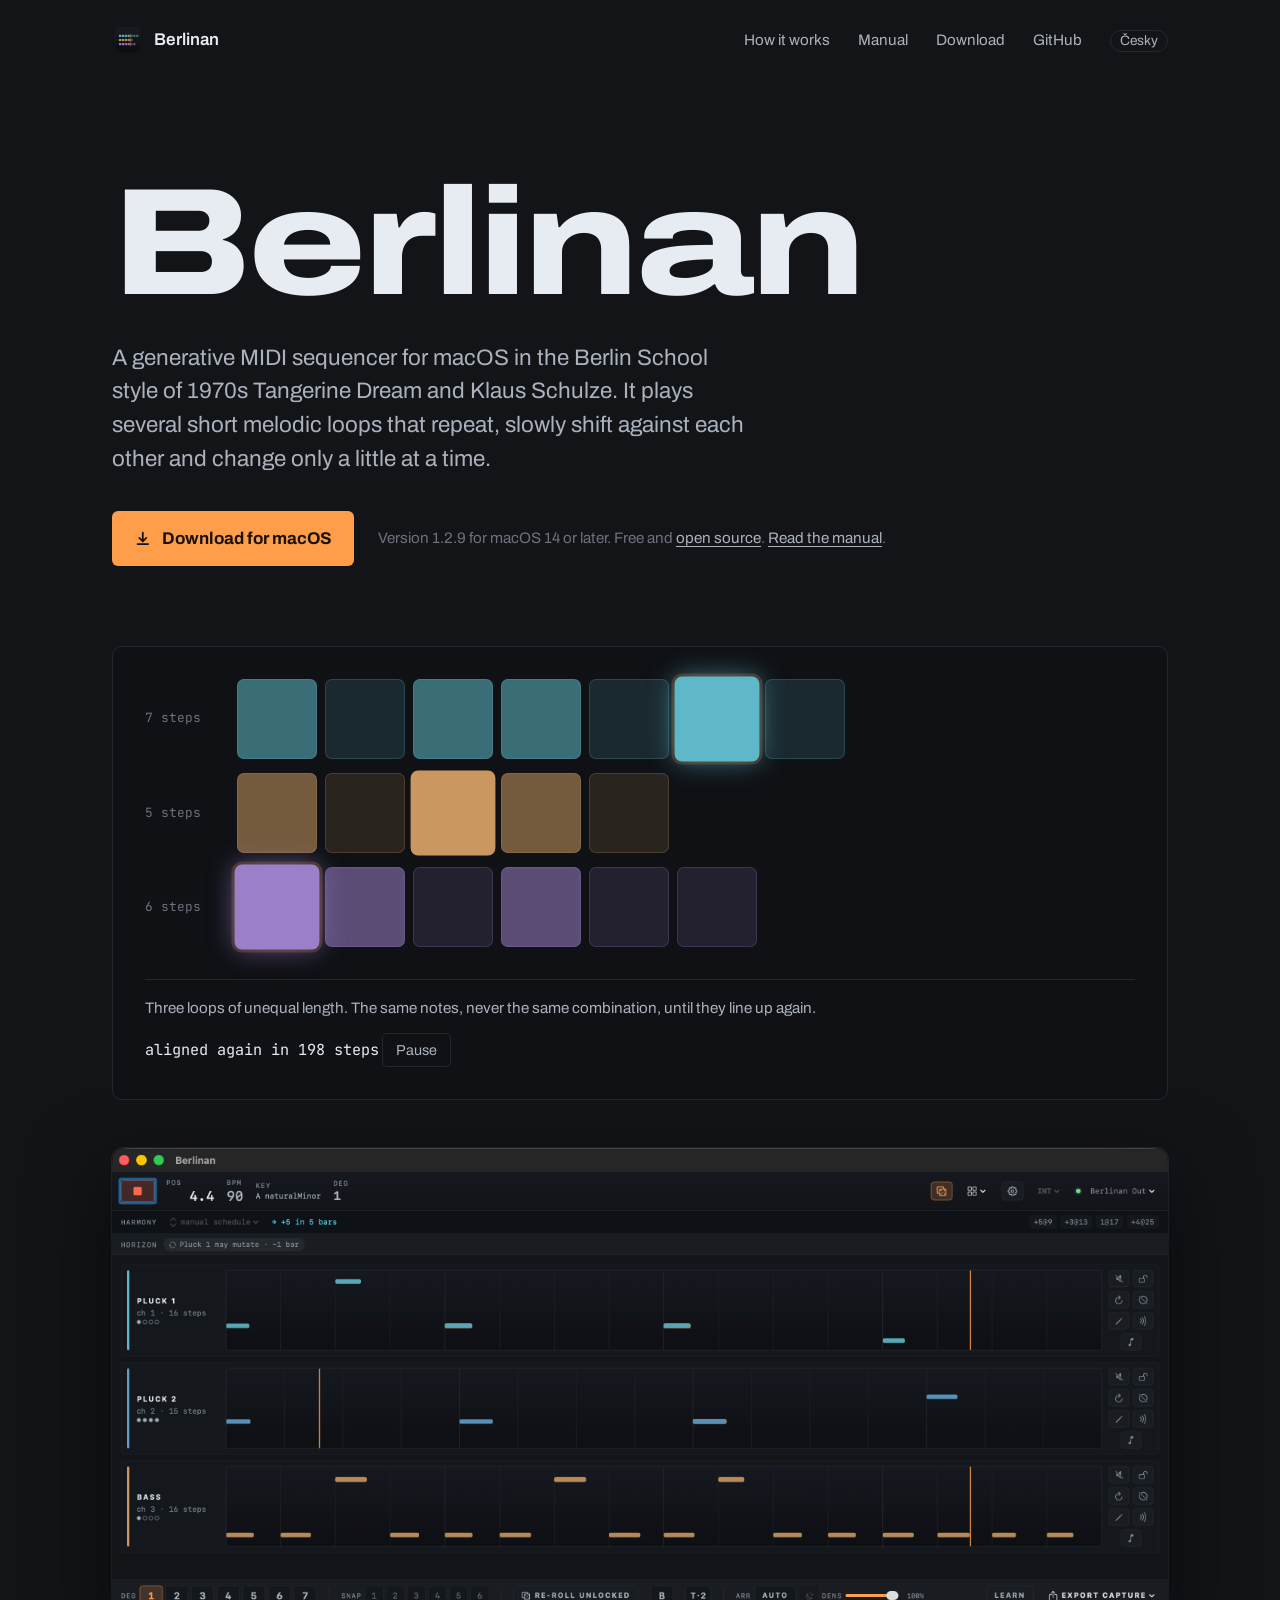
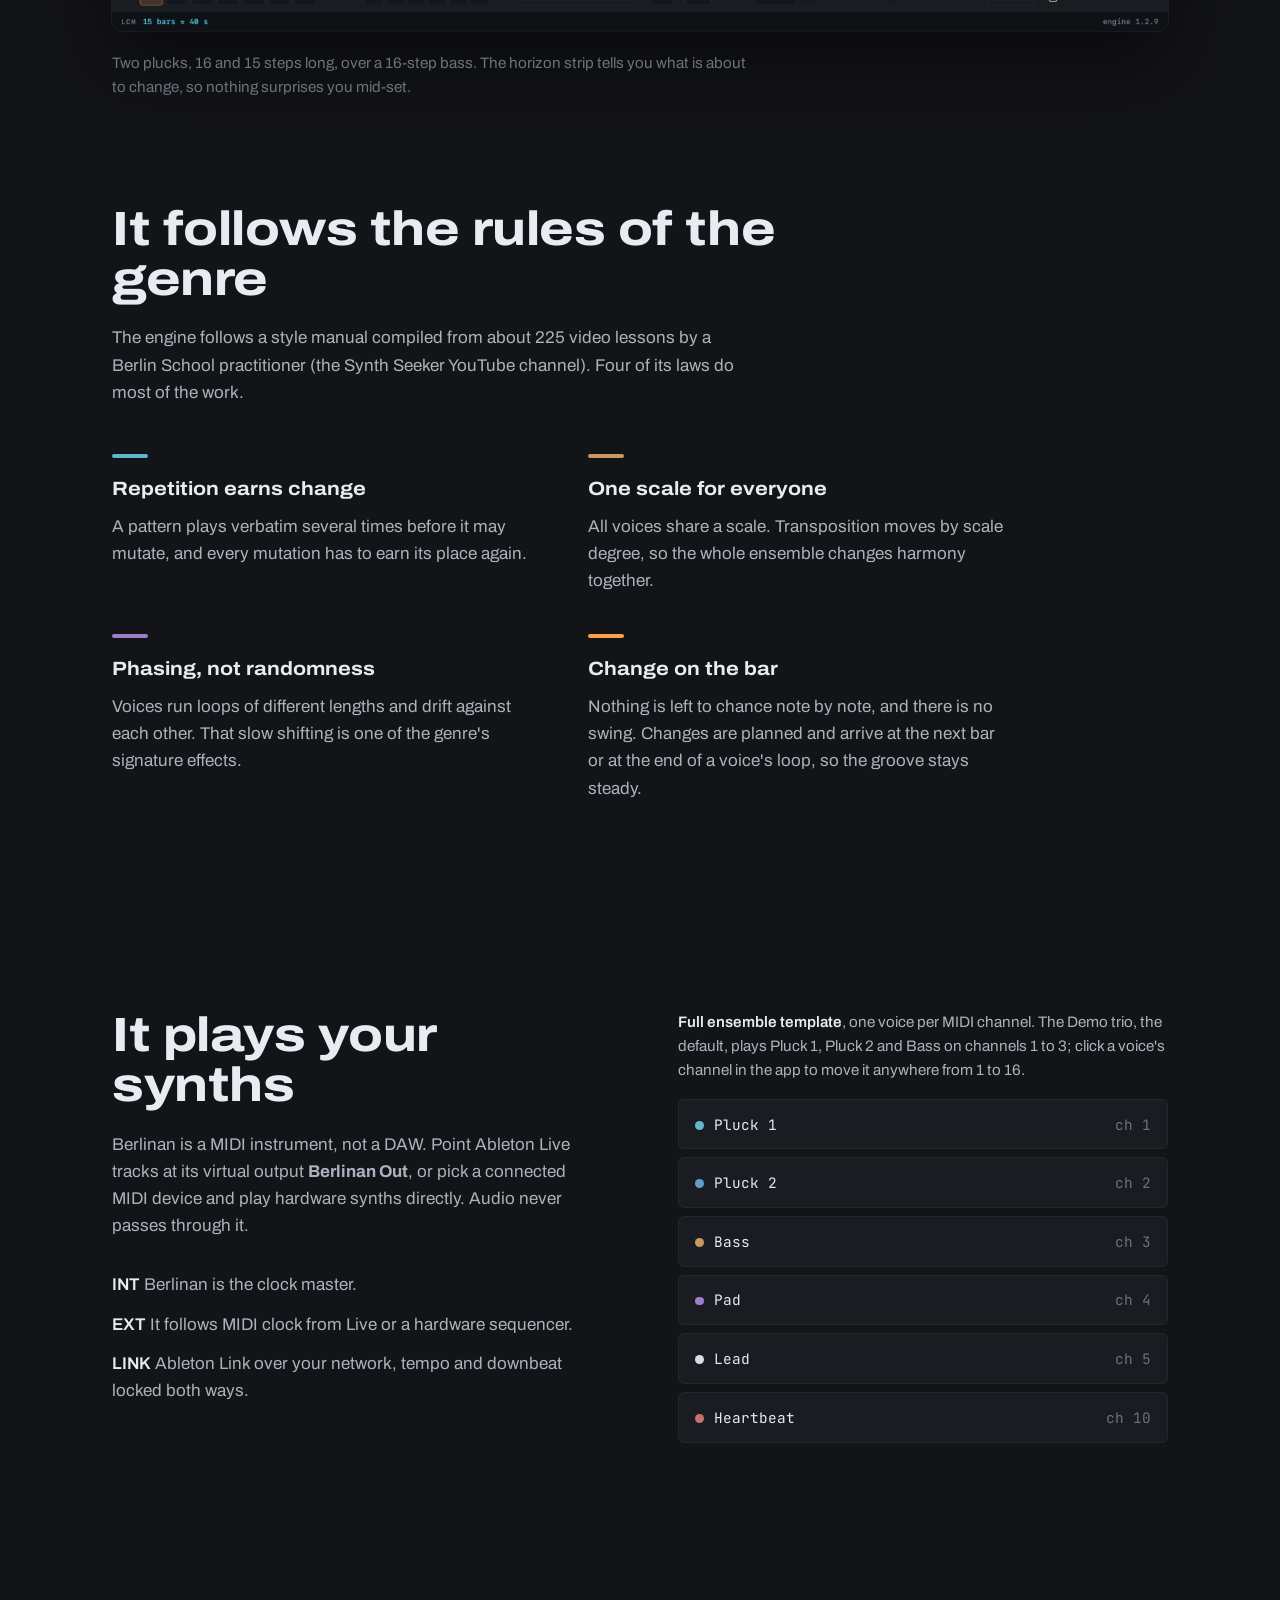
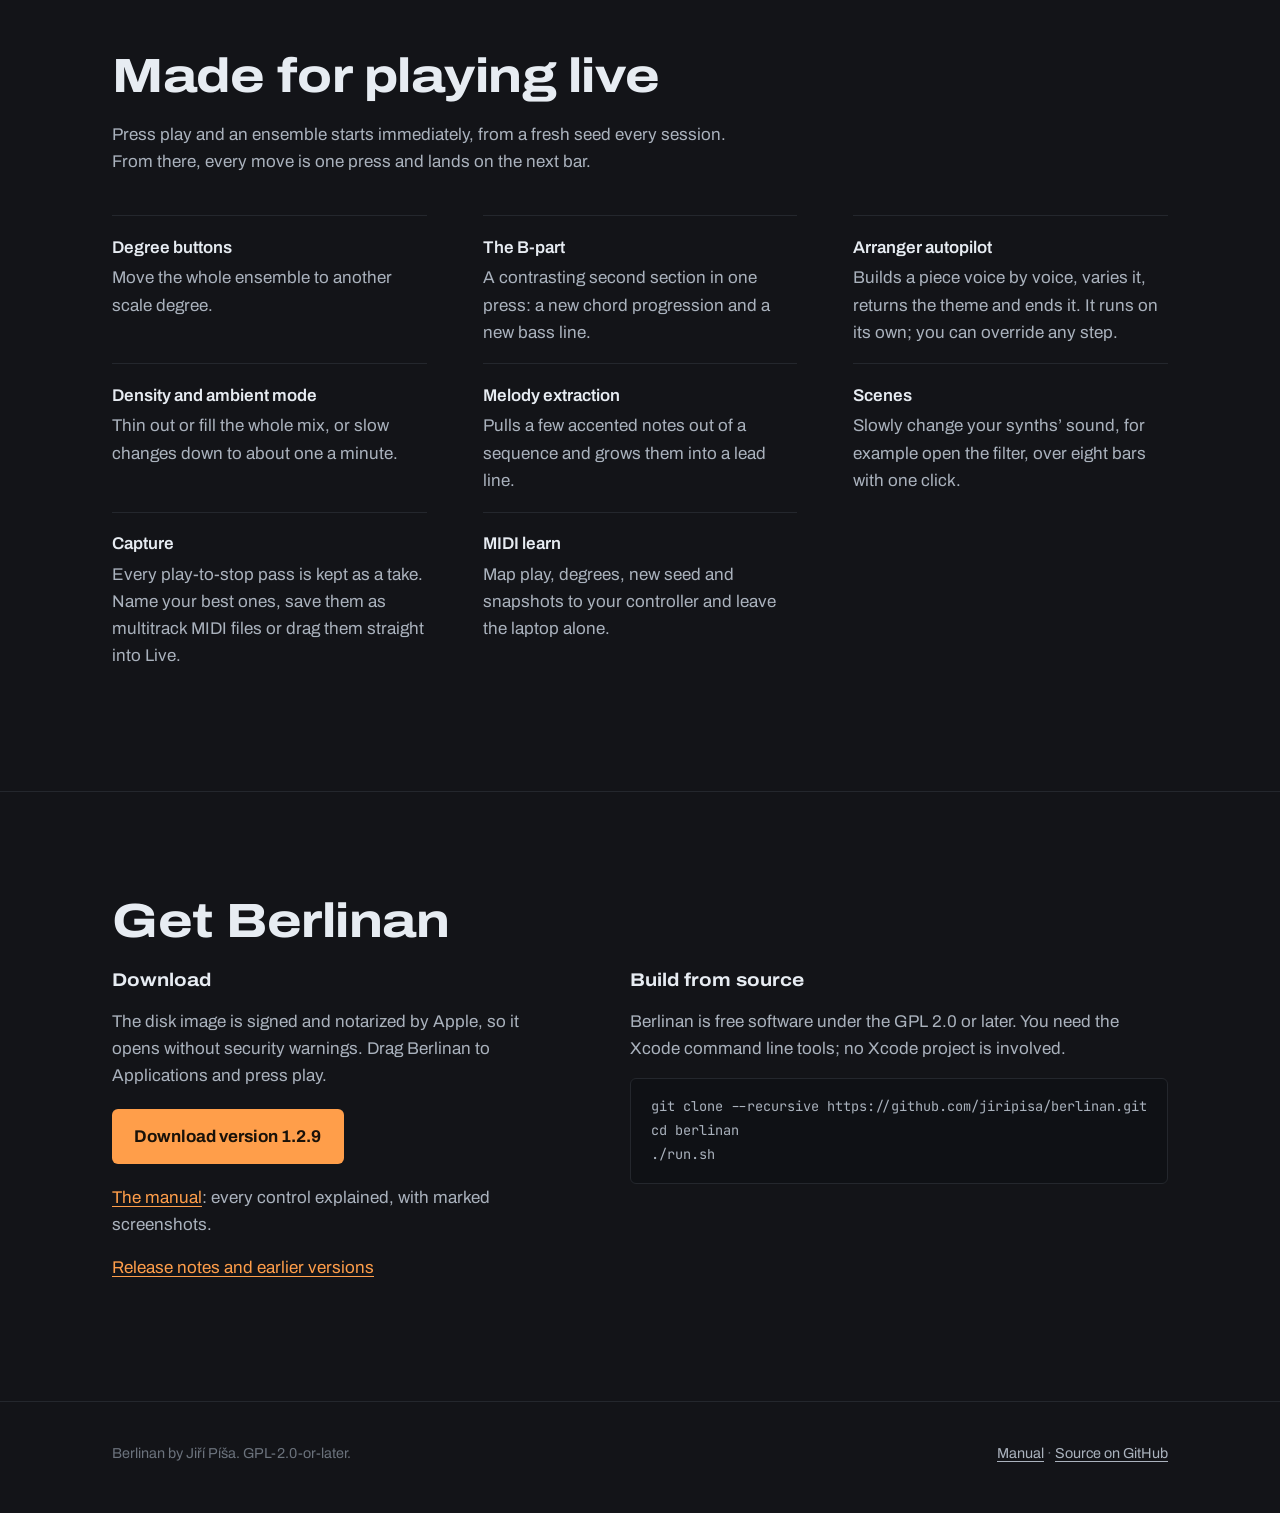
==== commit 0e4a7195: "chore: merge phase 60 — v1.2.9 release" ====
--- a/docs/index.html
+++ b/docs/index.html
@@ -42,11 +42,11 @@
       little at a time.
     </p>
     <div class="actions">
-      <a class="button" href="https://github.com/jiripisa/berlinan/releases/download/v1.2.8/Berlinan-1.2.8.dmg">
+      <a class="button" href="https://github.com/jiripisa/berlinan/releases/download/v1.2.9/Berlinan-1.2.9.dmg">
         <svg viewBox="0 0 20 20" fill="none" stroke="currentColor" stroke-width="2" aria-hidden="true"><path d="M10 3v10m0 0-4-4m4 4 4-4M4 16h12" stroke-linecap="round" stroke-linejoin="round"/></svg>
         Download for macOS
       </a>
-      <span class="meta">Version 1.2.8 for macOS 14 or later. Free and <a href="https://github.com/jiripisa/berlinan">open source</a>. <a href="manual.html">Read the manual</a>.</span>
+      <span class="meta">Version 1.2.9 for macOS 14 or later. Free and <a href="https://github.com/jiripisa/berlinan">open source</a>. <a href="manual.html">Read the manual</a>.</span>
     </div>
 
     <div class="machine" aria-label="Animated example of three loops of different lengths slowly shifting against each other">
@@ -167,7 +167,7 @@
             security warnings. Drag Berlinan to Applications and press play.
           </p>
           <div class="actions" style="margin-top: 1.25rem">
-            <a class="button" href="https://github.com/jiripisa/berlinan/releases/download/v1.2.8/Berlinan-1.2.8.dmg">Download version 1.2.8</a>
+            <a class="button" href="https://github.com/jiripisa/berlinan/releases/download/v1.2.9/Berlinan-1.2.9.dmg">Download version 1.2.9</a>
           </div>
           <p style="margin-top: 1.25rem"><a href="manual.html">The manual</a>: every control explained, with marked screenshots.</p>
           <p><a href="https://github.com/jiripisa/berlinan/releases">Release notes and earlier versions</a></p>
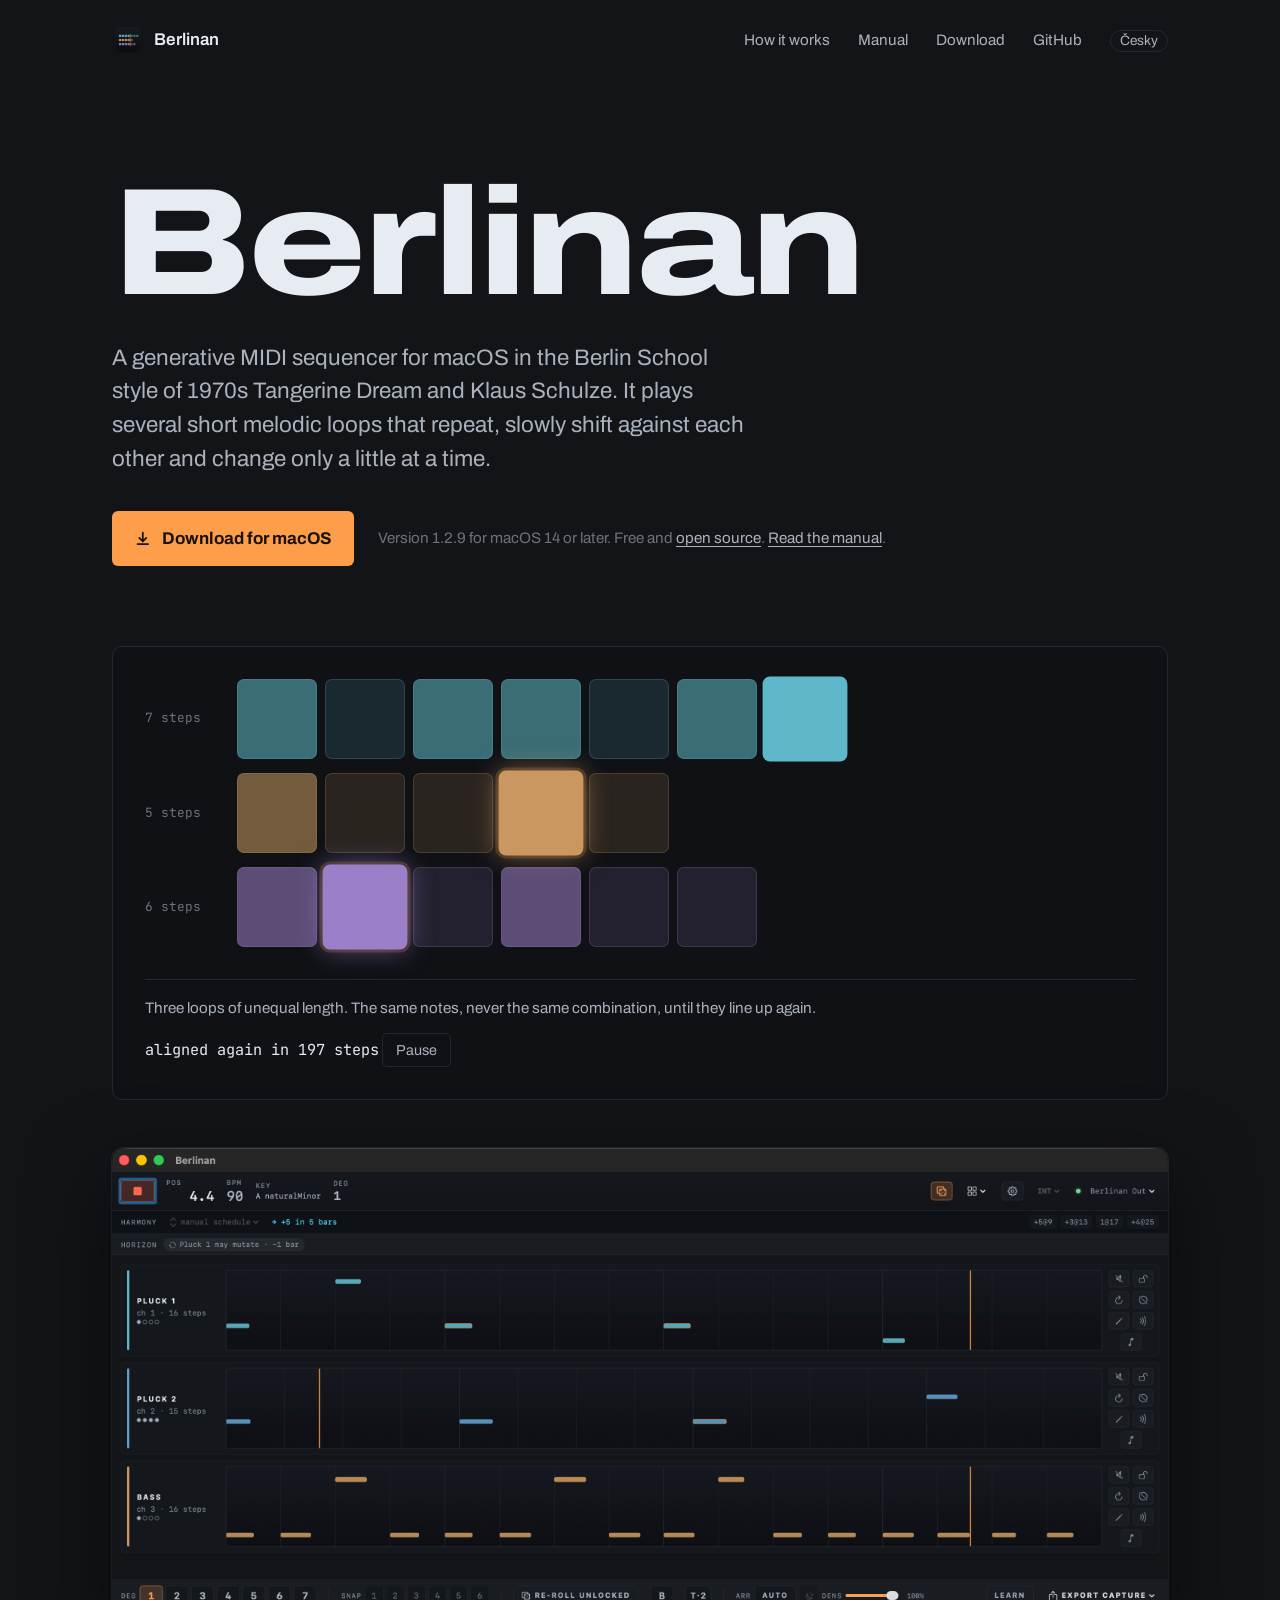
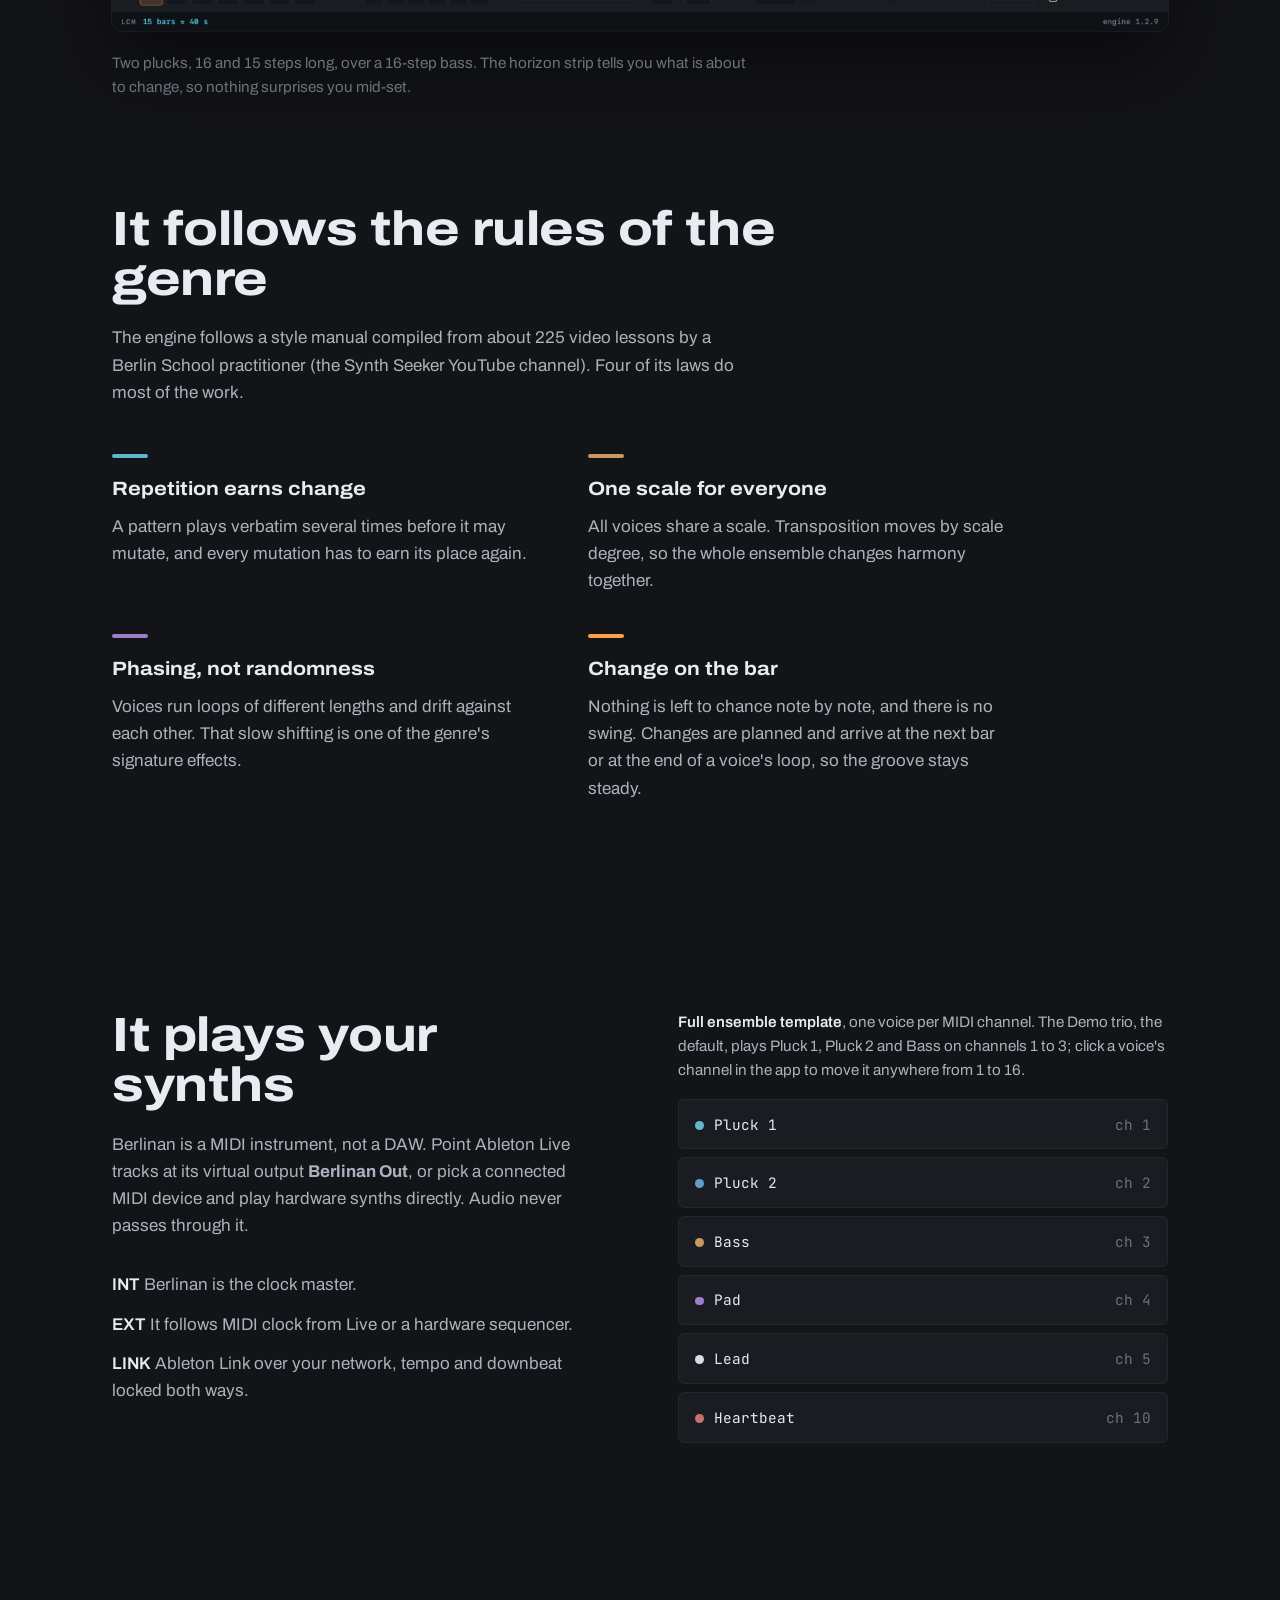
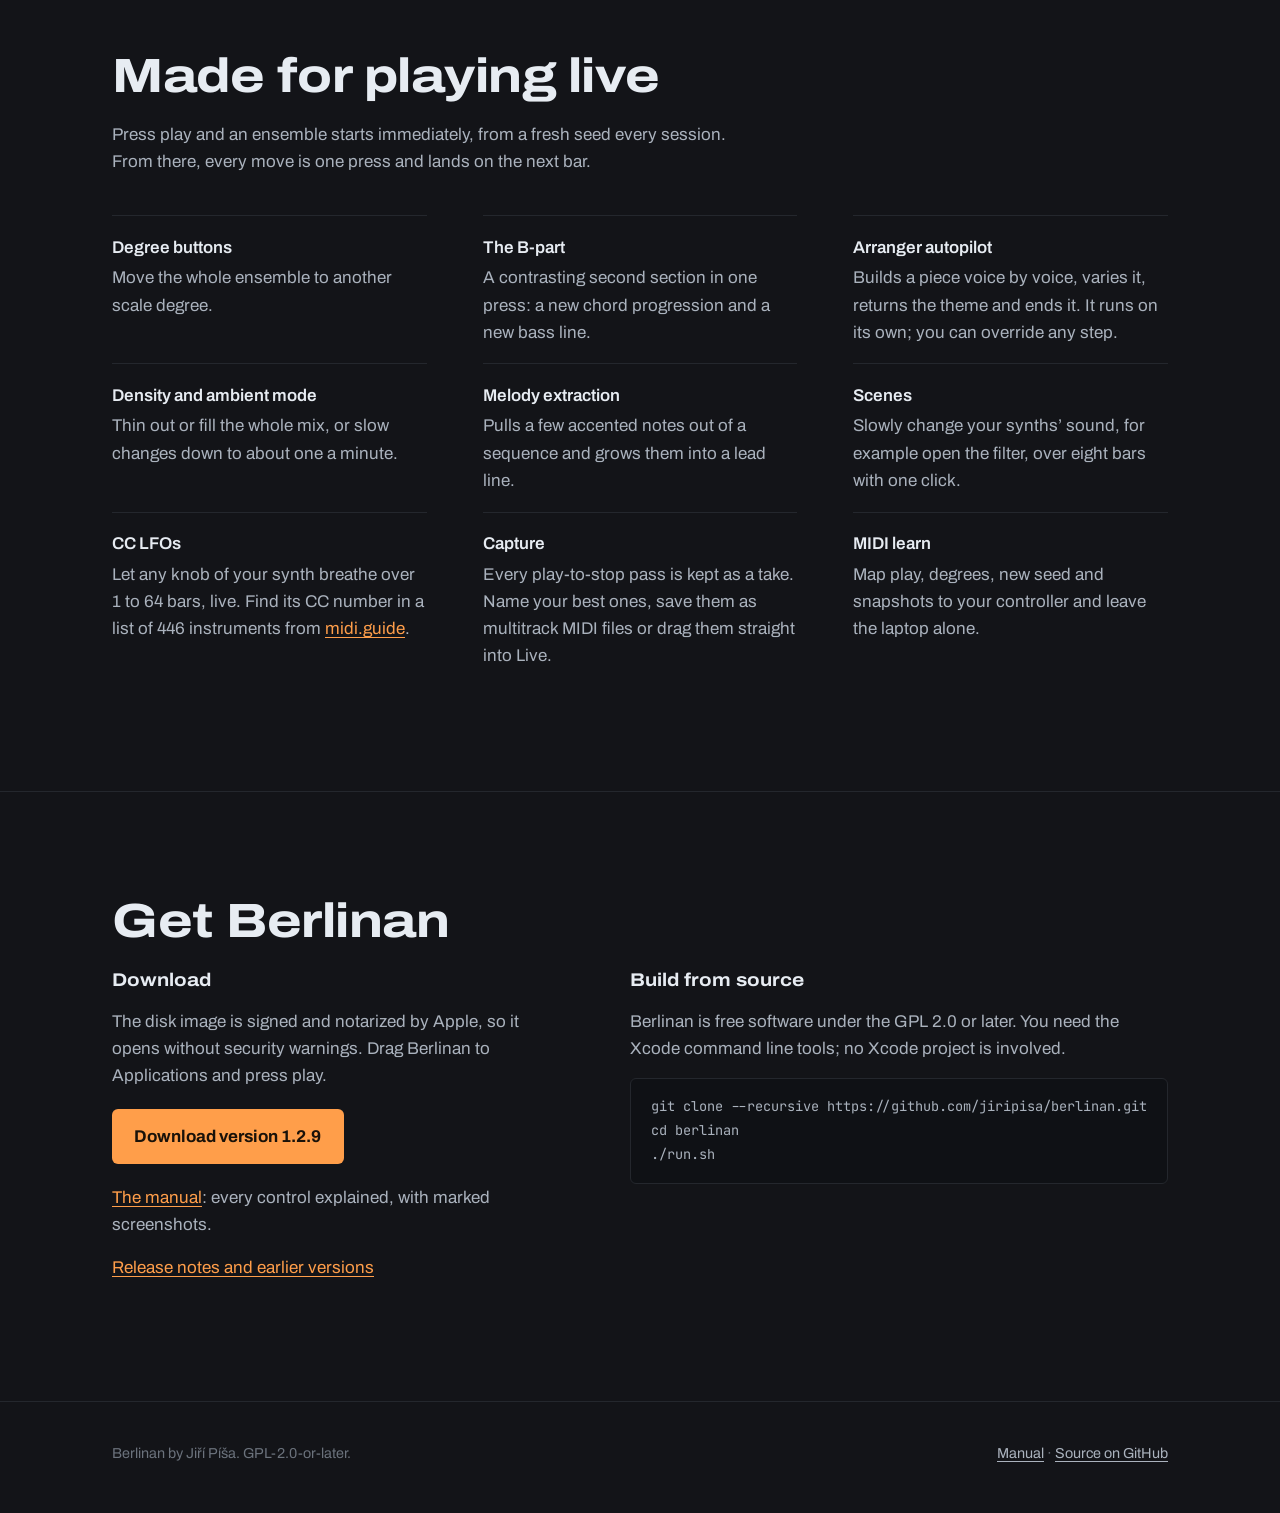
==== commit 87019c61: "docs: CC LFO editor and midi.guide browser — spec, README, CHANGELOG, manual and website text EN/CS" ====
--- a/docs/index.html
+++ b/docs/index.html
@@ -150,6 +150,7 @@
         <li><b>Density and ambient mode</b>Thin out or fill the whole mix, or slow changes down to about one a minute.</li>
         <li><b>Melody extraction</b>Pulls a few accented notes out of a sequence and grows them into a lead line.</li>
         <li><b>Scenes</b>Slowly change your synths’ sound, for example open the filter, over eight bars with one click.</li>
+        <li><b>CC LFOs</b>Let any knob of your synth breathe over 1 to 64 bars, live. Find its CC number in a list of 446 instruments from <a href="https://midi.guide">midi.guide</a>.</li>
         <li><b>Capture</b>Every play-to-stop pass is kept as a take. Name your best ones, save them as multitrack MIDI files or drag them straight into Live.</li>
         <li><b>MIDI learn</b>Map play, degrees, new seed and snapshots to your controller and leave the laptop alone.</li>
       </ul>
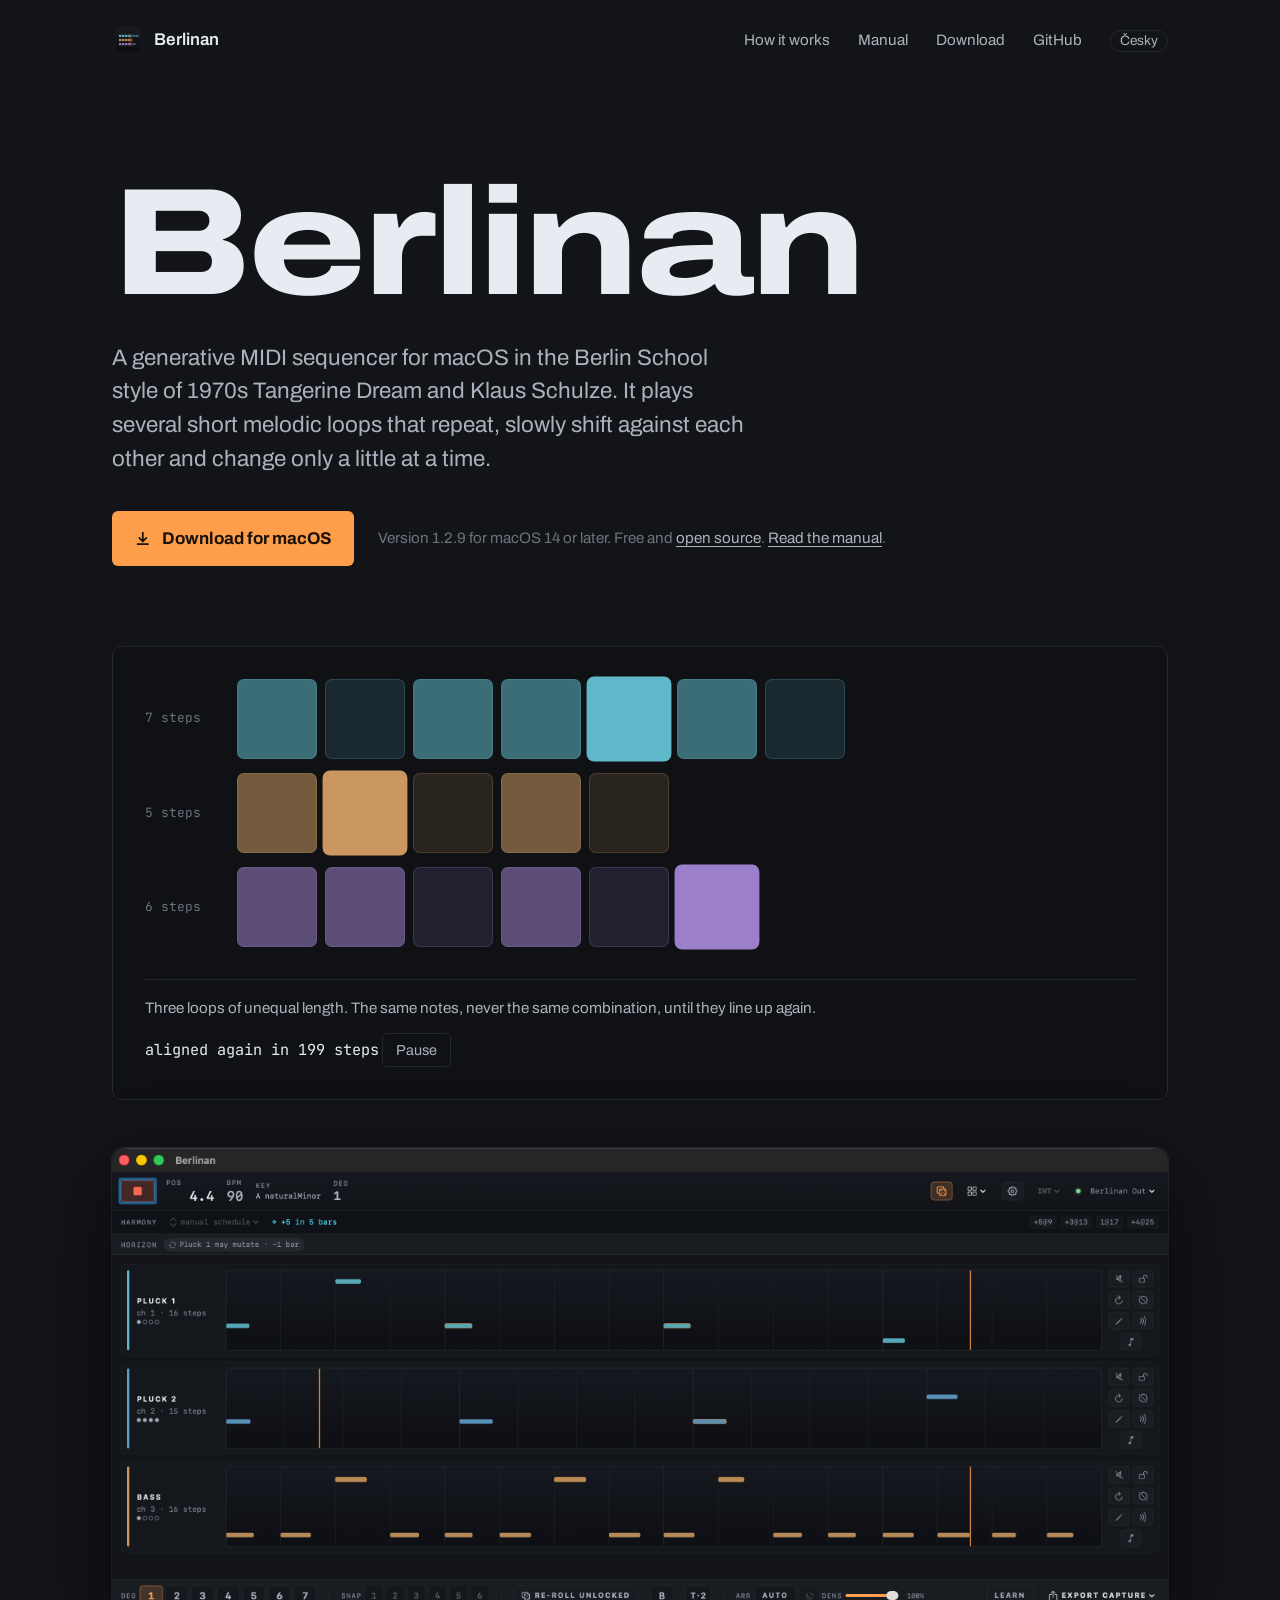
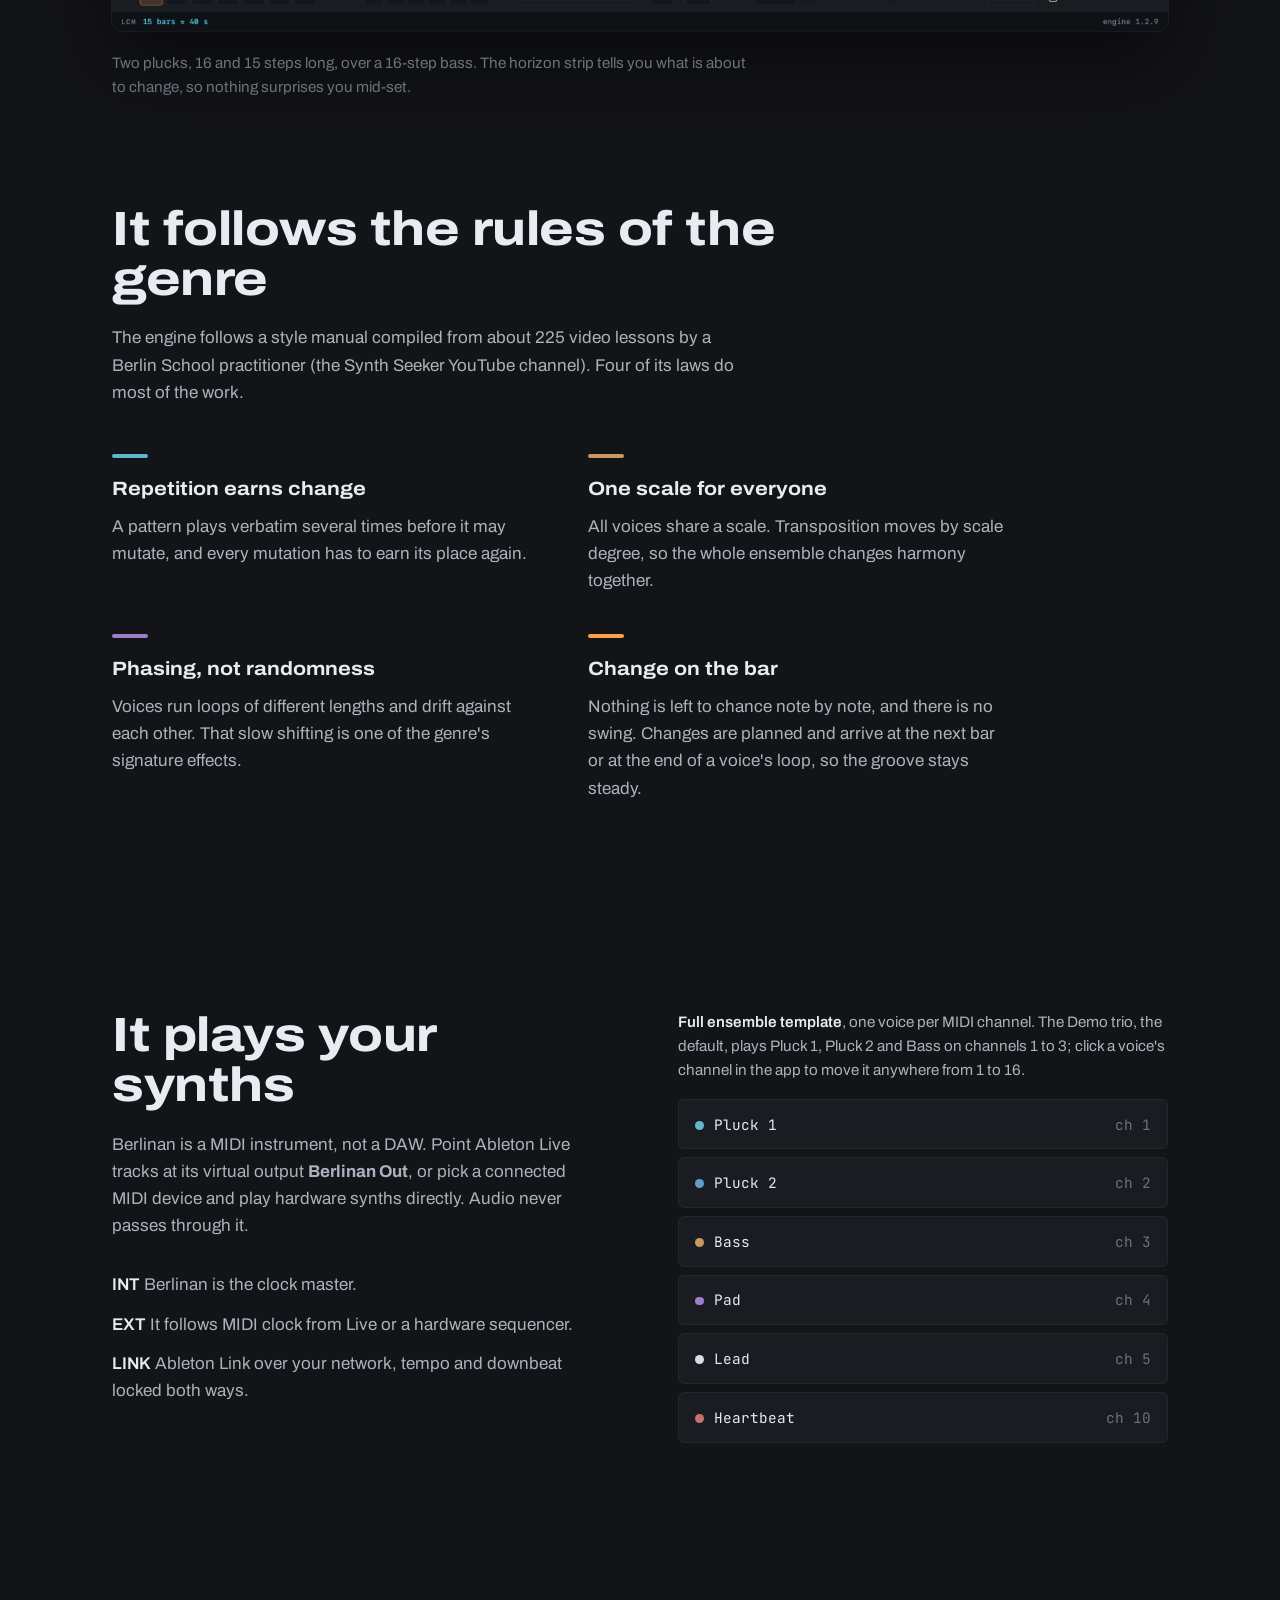
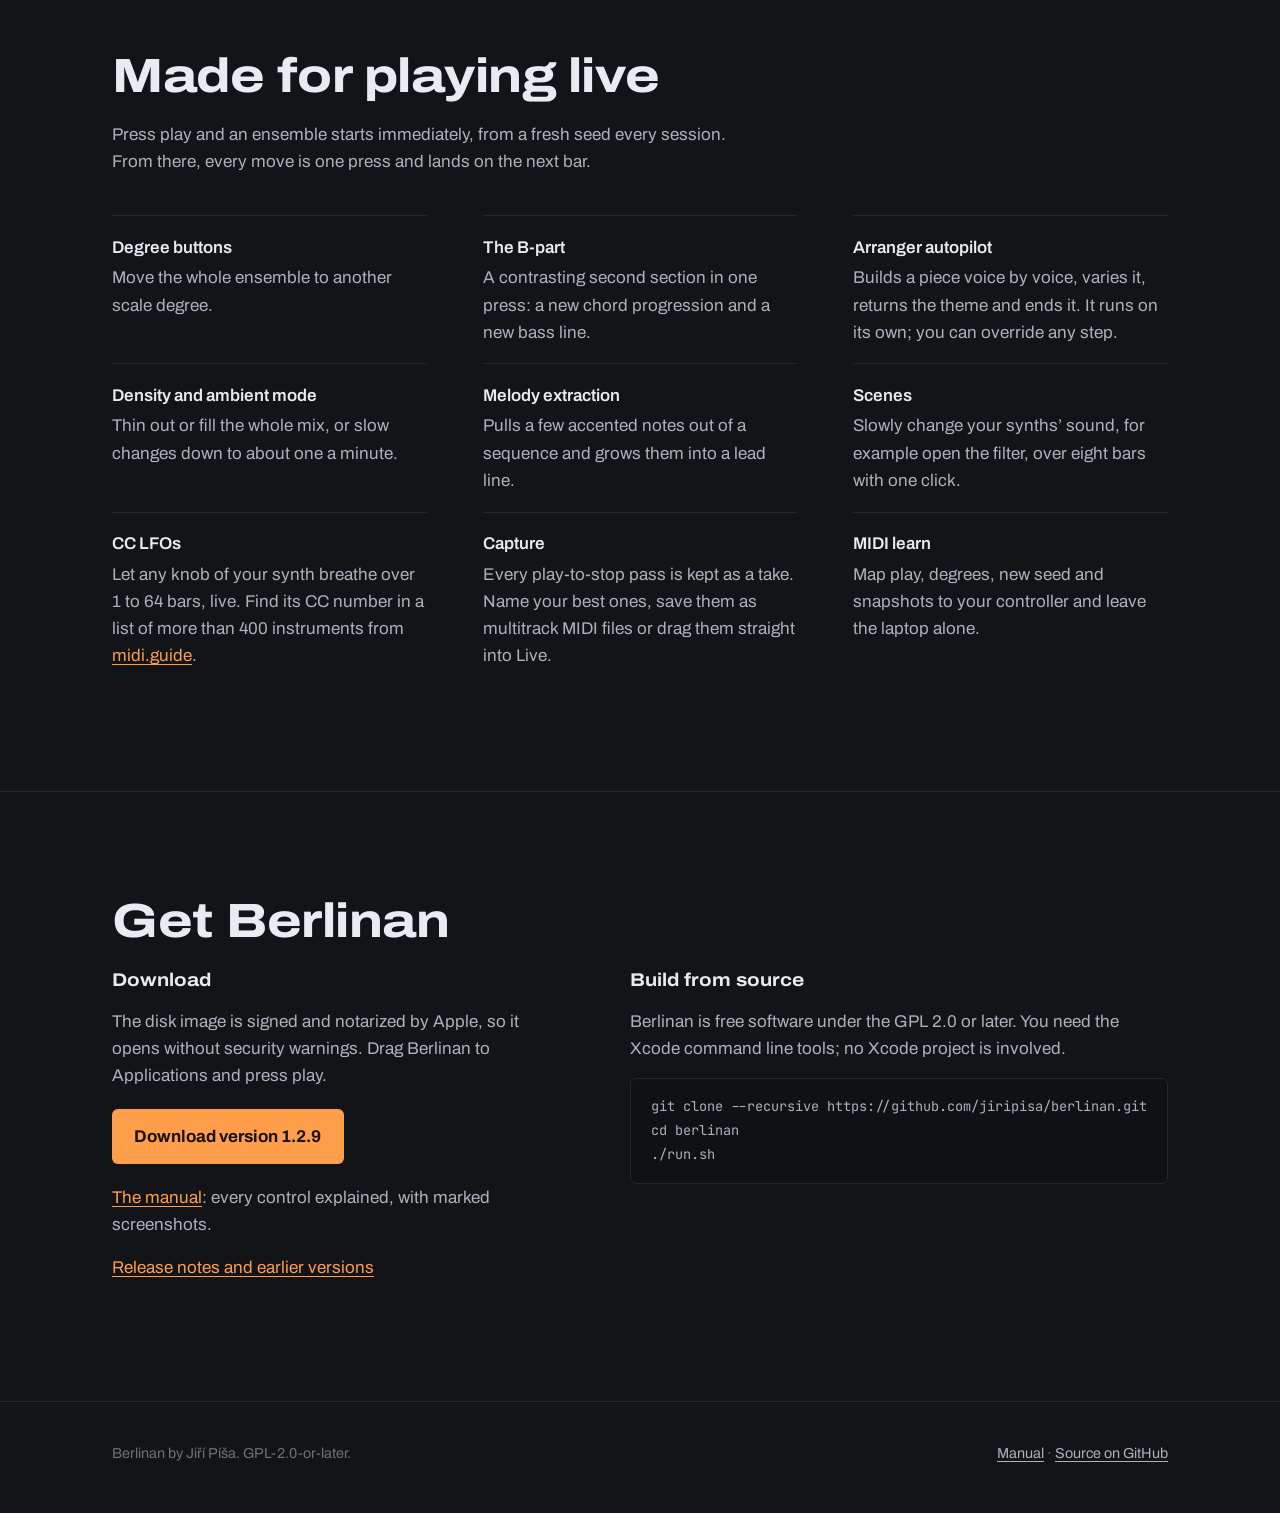
==== commit a24168c6: "fix(data): leave channel-mode messages and fixed-value commands out of the midi.guide catalog (phase" ====
--- a/docs/index.html
+++ b/docs/index.html
@@ -150,7 +150,7 @@
         <li><b>Density and ambient mode</b>Thin out or fill the whole mix, or slow changes down to about one a minute.</li>
         <li><b>Melody extraction</b>Pulls a few accented notes out of a sequence and grows them into a lead line.</li>
         <li><b>Scenes</b>Slowly change your synths’ sound, for example open the filter, over eight bars with one click.</li>
-        <li><b>CC LFOs</b>Let any knob of your synth breathe over 1 to 64 bars, live. Find its CC number in a list of 446 instruments from <a href="https://midi.guide">midi.guide</a>.</li>
+        <li><b>CC LFOs</b>Let any knob of your synth breathe over 1 to 64 bars, live. Find its CC number in a list of more than 400 instruments from <a href="https://midi.guide">midi.guide</a>.</li>
         <li><b>Capture</b>Every play-to-stop pass is kept as a take. Name your best ones, save them as multitrack MIDI files or drag them straight into Live.</li>
         <li><b>MIDI learn</b>Map play, degrees, new seed and snapshots to your controller and leave the laptop alone.</li>
       </ul>
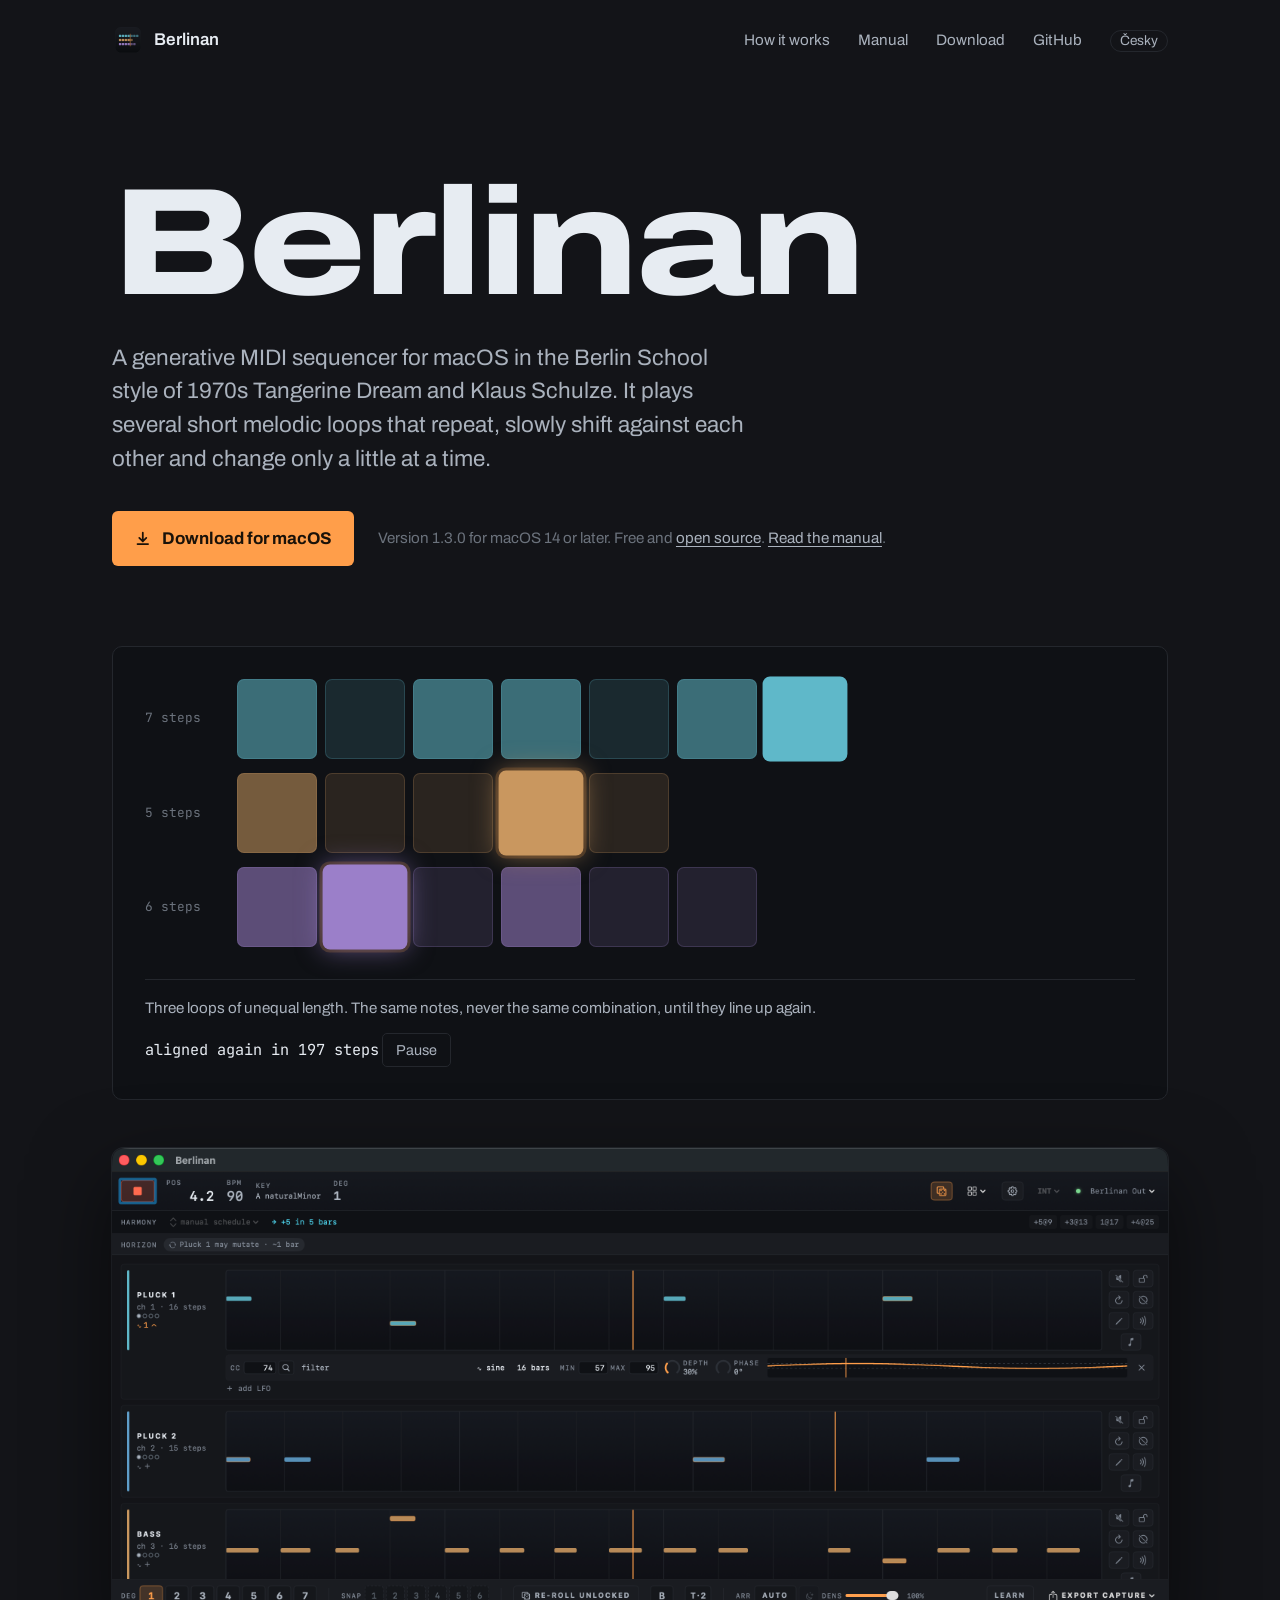
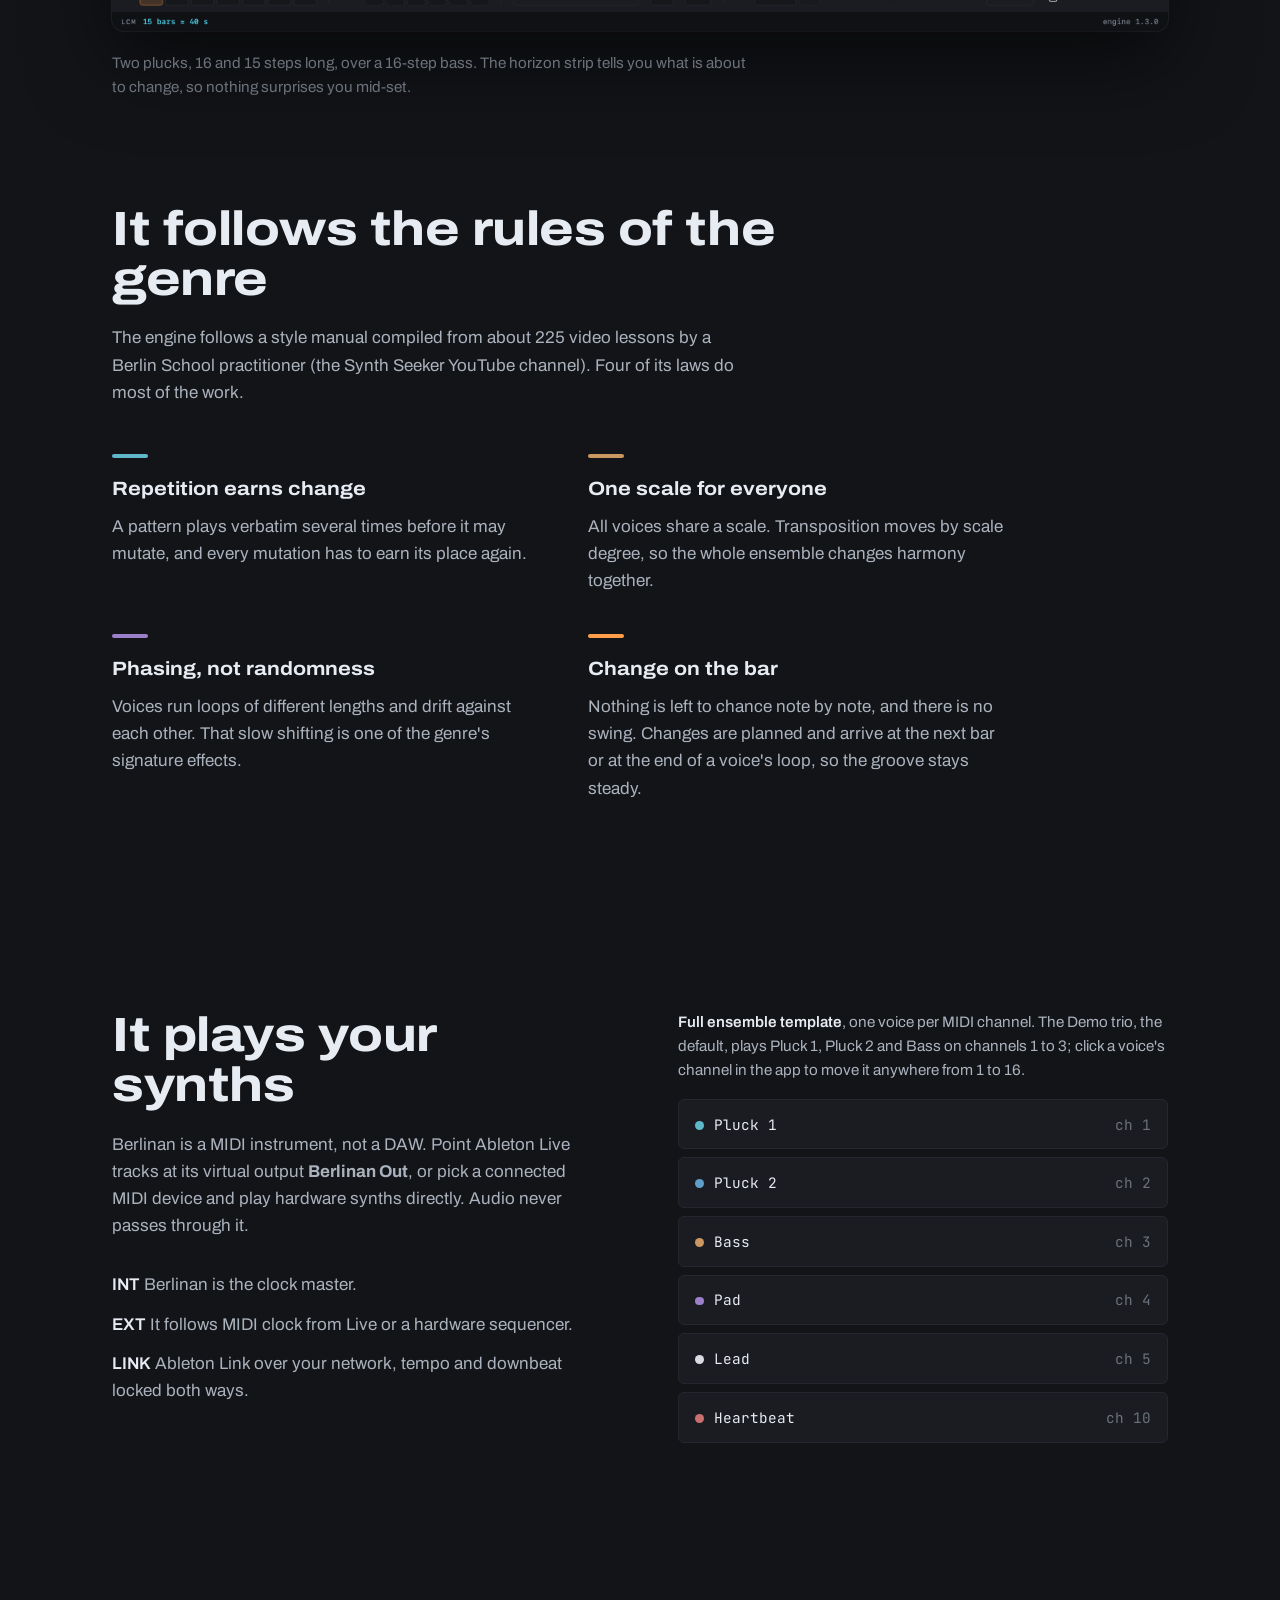
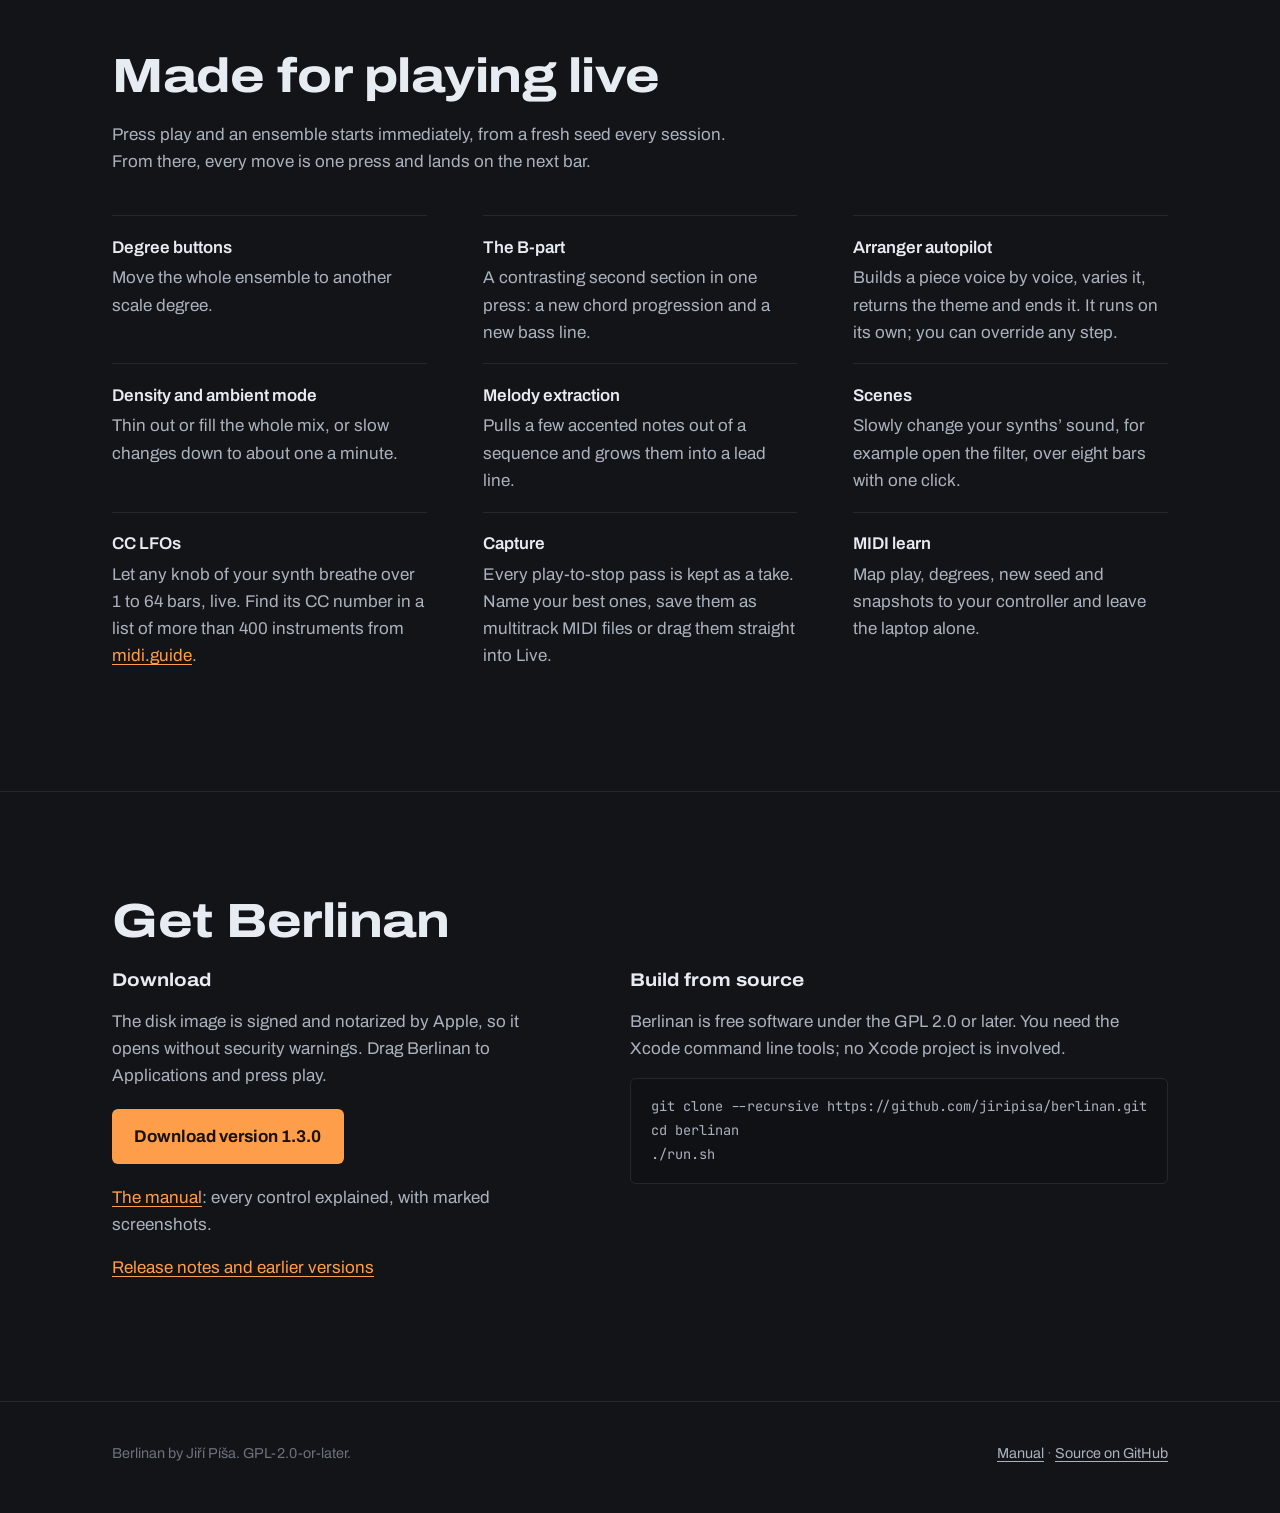
==== commit 649924b8: "chore: merge phase 62 — v1.3.0 release" ====
--- a/docs/index.html
+++ b/docs/index.html
@@ -42,11 +42,11 @@
       little at a time.
     </p>
     <div class="actions">
-      <a class="button" href="https://github.com/jiripisa/berlinan/releases/download/v1.2.9/Berlinan-1.2.9.dmg">
+      <a class="button" href="https://github.com/jiripisa/berlinan/releases/download/v1.3.0/Berlinan-1.3.0.dmg">
         <svg viewBox="0 0 20 20" fill="none" stroke="currentColor" stroke-width="2" aria-hidden="true"><path d="M10 3v10m0 0-4-4m4 4 4-4M4 16h12" stroke-linecap="round" stroke-linejoin="round"/></svg>
         Download for macOS
       </a>
-      <span class="meta">Version 1.2.9 for macOS 14 or later. Free and <a href="https://github.com/jiripisa/berlinan">open source</a>. <a href="manual.html">Read the manual</a>.</span>
+      <span class="meta">Version 1.3.0 for macOS 14 or later. Free and <a href="https://github.com/jiripisa/berlinan">open source</a>. <a href="manual.html">Read the manual</a>.</span>
     </div>
 
     <div class="machine" aria-label="Animated example of three loops of different lengths slowly shifting against each other">
@@ -168,7 +168,7 @@
             security warnings. Drag Berlinan to Applications and press play.
           </p>
           <div class="actions" style="margin-top: 1.25rem">
-            <a class="button" href="https://github.com/jiripisa/berlinan/releases/download/v1.2.9/Berlinan-1.2.9.dmg">Download version 1.2.9</a>
+            <a class="button" href="https://github.com/jiripisa/berlinan/releases/download/v1.3.0/Berlinan-1.3.0.dmg">Download version 1.3.0</a>
           </div>
           <p style="margin-top: 1.25rem"><a href="manual.html">The manual</a>: every control explained, with marked screenshots.</p>
           <p><a href="https://github.com/jiripisa/berlinan/releases">Release notes and earlier versions</a></p>
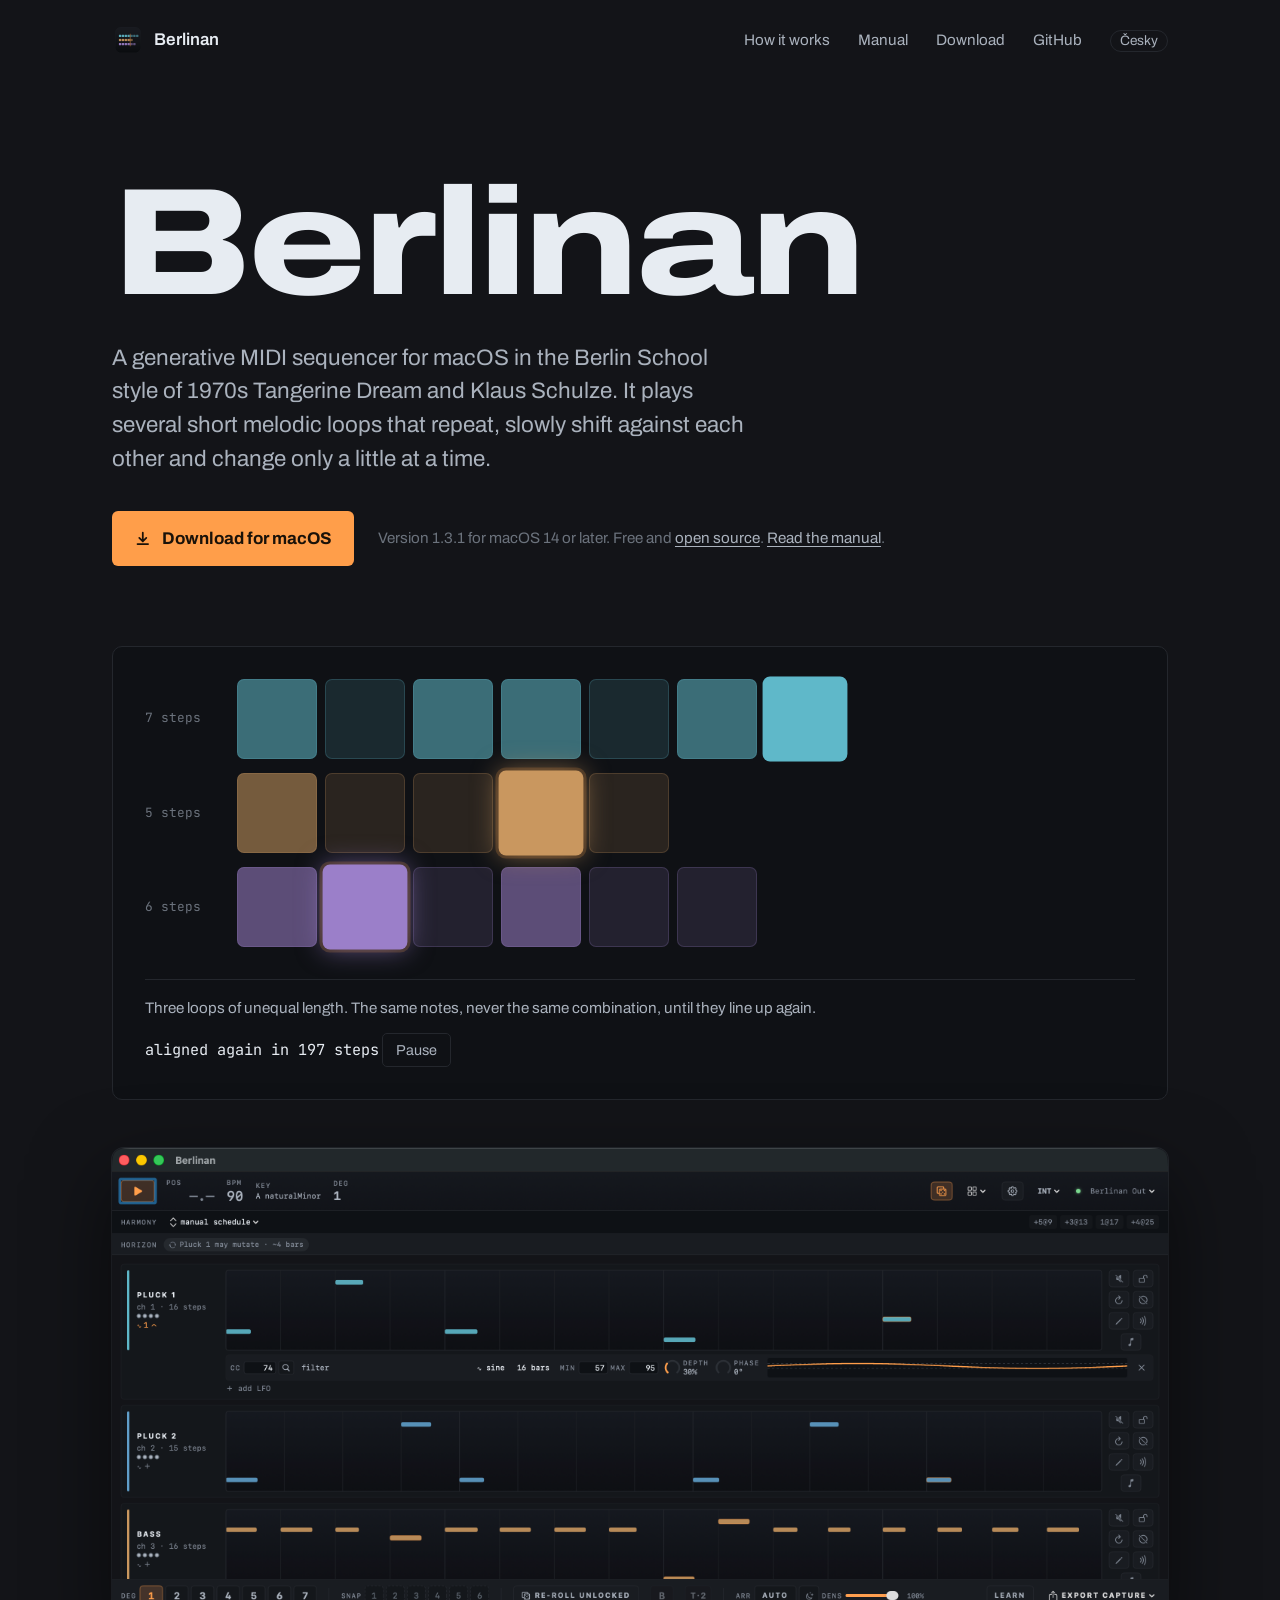
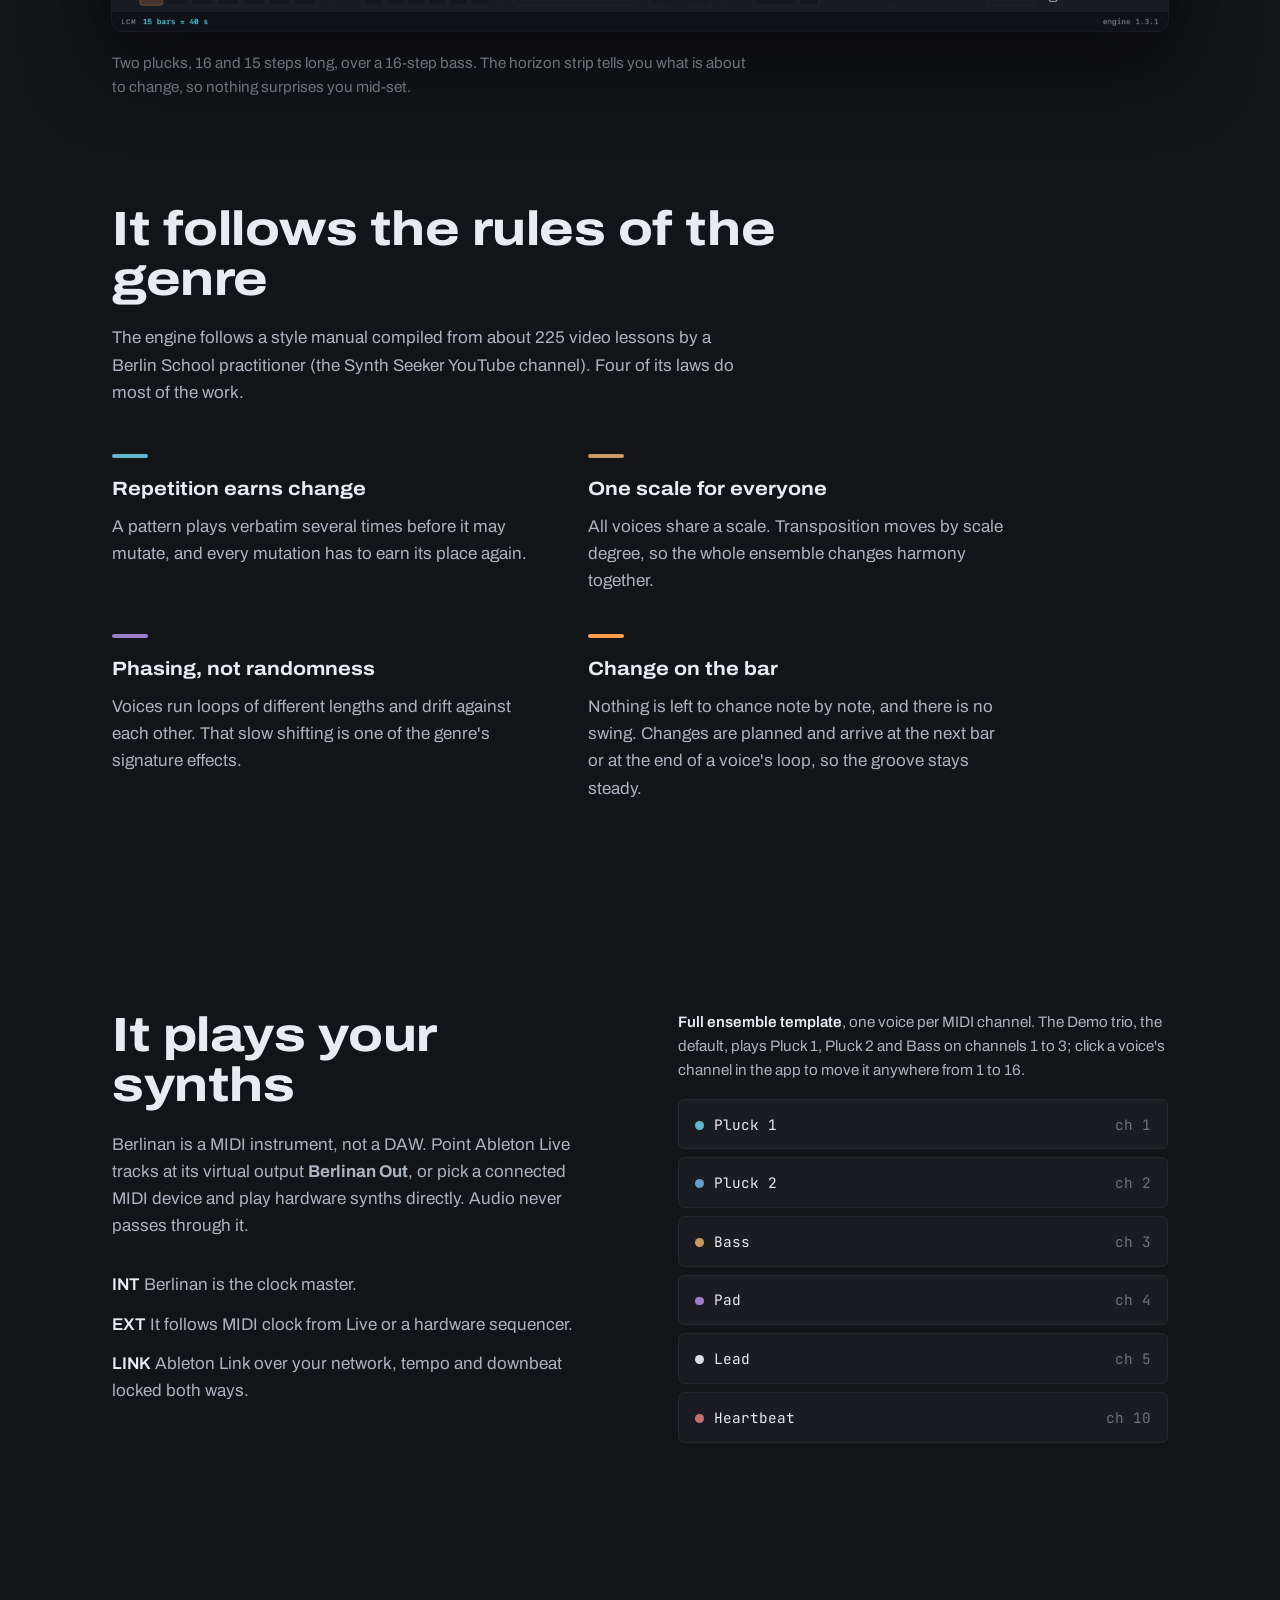
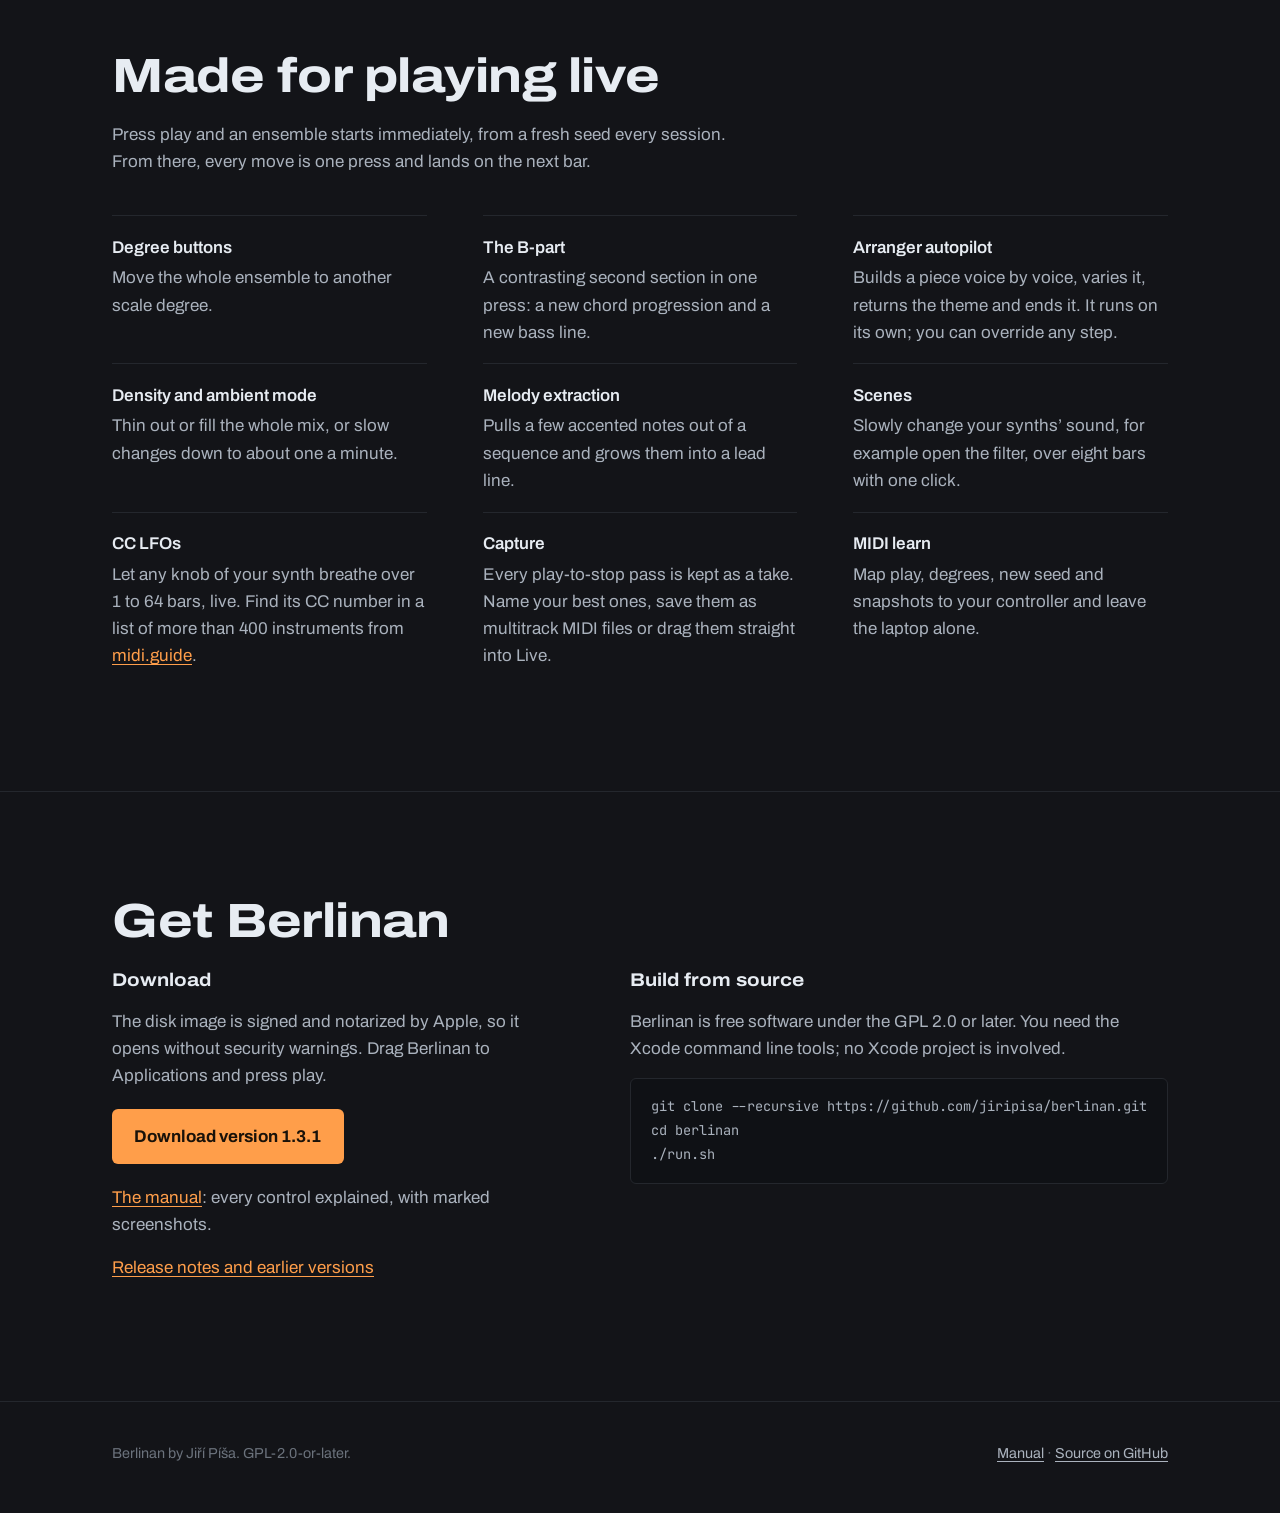
==== commit 4824a170: "chore: merge phase 63 — v1.3.1 release" ====
--- a/docs/index.html
+++ b/docs/index.html
@@ -42,11 +42,11 @@
       little at a time.
     </p>
     <div class="actions">
-      <a class="button" href="https://github.com/jiripisa/berlinan/releases/download/v1.3.0/Berlinan-1.3.0.dmg">
+      <a class="button" href="https://github.com/jiripisa/berlinan/releases/download/v1.3.1/Berlinan-1.3.1.dmg">
         <svg viewBox="0 0 20 20" fill="none" stroke="currentColor" stroke-width="2" aria-hidden="true"><path d="M10 3v10m0 0-4-4m4 4 4-4M4 16h12" stroke-linecap="round" stroke-linejoin="round"/></svg>
         Download for macOS
       </a>
-      <span class="meta">Version 1.3.0 for macOS 14 or later. Free and <a href="https://github.com/jiripisa/berlinan">open source</a>. <a href="manual.html">Read the manual</a>.</span>
+      <span class="meta">Version 1.3.1 for macOS 14 or later. Free and <a href="https://github.com/jiripisa/berlinan">open source</a>. <a href="manual.html">Read the manual</a>.</span>
     </div>
 
     <div class="machine" aria-label="Animated example of three loops of different lengths slowly shifting against each other">
@@ -168,7 +168,7 @@
             security warnings. Drag Berlinan to Applications and press play.
           </p>
           <div class="actions" style="margin-top: 1.25rem">
-            <a class="button" href="https://github.com/jiripisa/berlinan/releases/download/v1.3.0/Berlinan-1.3.0.dmg">Download version 1.3.0</a>
+            <a class="button" href="https://github.com/jiripisa/berlinan/releases/download/v1.3.1/Berlinan-1.3.1.dmg">Download version 1.3.1</a>
           </div>
           <p style="margin-top: 1.25rem"><a href="manual.html">The manual</a>: every control explained, with marked screenshots.</p>
           <p><a href="https://github.com/jiripisa/berlinan/releases">Release notes and earlier versions</a></p>
